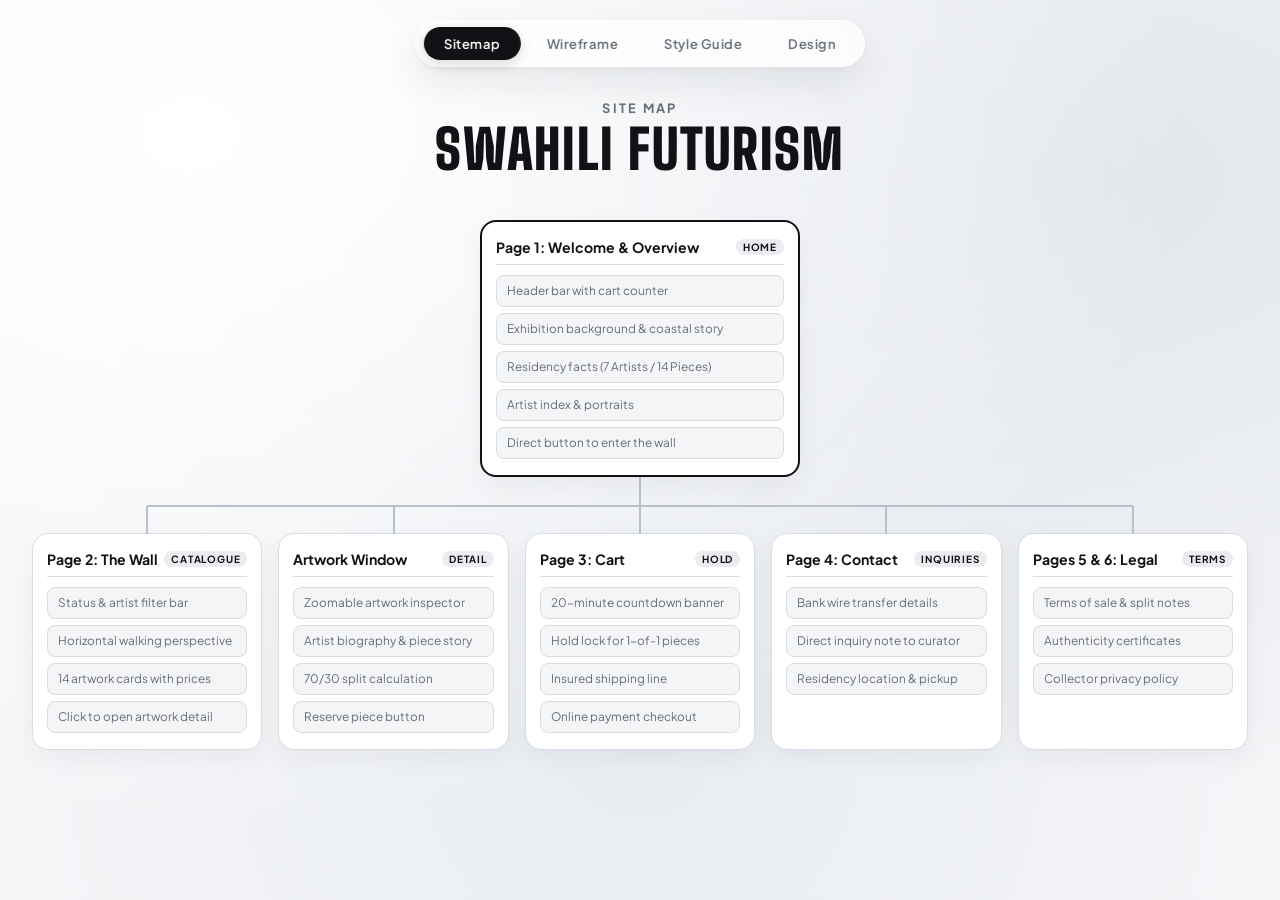
==== demo/index.html @ 7074af78 "feat: complete Swahili Futurism exhibition demo preview" ====
<!DOCTYPE html>
<html lang="en">
<head>
  <meta charset="UTF-8">
  <meta name="viewport" content="width=device-width, initial-scale=1.0">
  <title>Swahili Futurism Preview</title>
  <link rel="preconnect" href="https://fonts.googleapis.com">
  <link rel="preconnect" href="https://fonts.gstatic.com" crossorigin>
  <link href="https://fonts.googleapis.com/css2?family=Big+Shoulders+Display:wght@800;900&family=Plus+Jakarta+Sans:wght@300;400;500;600;700&display=swap" rel="stylesheet">
  <link rel="stylesheet" href="style.css">
</head>
<body>

  <!-- Floating Tab Switcher -->
  <div class="nav-wrapper">
    <nav class="nav-pill">
      <button class="nav-btn active" data-tab="tab-sitemap">Sitemap</button>
      <button class="nav-btn" data-tab="tab-wireframe">Wireframe</button>
      <button class="nav-btn" data-tab="tab-styleguide">Style Guide</button>
      <button class="nav-btn" data-tab="tab-design">Design</button>
    </nav>
  </div>

  <main class="viewport-stage">

    <!-- TAB 1: SITEMAP -->
    <section id="tab-sitemap" class="preview-tab active">
      <div class="view-intro">
        <p class="view-label">Site Map</p>
        <h1 class="view-heading">SWAHILI FUTURISM</h1>
      </div>

      <div class="sitemap-flow">
        <div class="flow-card root-card">
          <div class="flow-card-head">
            <span class="flow-card-title">Page 1: Welcome & Overview</span>
            <span class="flow-card-badge">Home</span>
          </div>
          <div class="flow-card-list">
            <div class="flow-card-item">Header bar with cart counter</div>
            <div class="flow-card-item">Exhibition background & coastal story</div>
            <div class="flow-card-item">Residency facts (7 Artists / 14 Pieces)</div>
            <div class="flow-card-item">Artist index & portraits</div>
            <div class="flow-card-item">Direct button to enter the wall</div>
          </div>
        </div>

        <div class="flow-stem"></div>

        <div class="flow-branch-row">
          <div class="flow-card">
            <div class="flow-card-head">
              <span class="flow-card-title">Page 2: The Wall</span>
              <span class="flow-card-badge">Catalogue</span>
            </div>
            <div class="flow-card-list">
              <div class="flow-card-item">Status & artist filter bar</div>
              <div class="flow-card-item">Horizontal walking perspective</div>
              <div class="flow-card-item">14 artwork cards with prices</div>
              <div class="flow-card-item">Click to open artwork detail</div>
            </div>
          </div>

          <div class="flow-card">
            <div class="flow-card-head">
              <span class="flow-card-title">Artwork Window</span>
              <span class="flow-card-badge">Detail</span>
            </div>
            <div class="flow-card-list">
              <div class="flow-card-item">Zoomable artwork inspector</div>
              <div class="flow-card-item">Artist biography & piece story</div>
              <div class="flow-card-item">70/30 split calculation</div>
              <div class="flow-card-item">Reserve piece button</div>
            </div>
          </div>

          <div class="flow-card">
            <div class="flow-card-head">
              <span class="flow-card-title">Page 3: Cart</span>
              <span class="flow-card-badge">Hold</span>
            </div>
            <div class="flow-card-list">
              <div class="flow-card-item">20-minute countdown banner</div>
              <div class="flow-card-item">Hold lock for 1-of-1 pieces</div>
              <div class="flow-card-item">Insured shipping line</div>
              <div class="flow-card-item">Online payment checkout</div>
            </div>
          </div>

          <div class="flow-card">
            <div class="flow-card-head">
              <span class="flow-card-title">Page 4: Contact</span>
              <span class="flow-card-badge">Inquiries</span>
            </div>
            <div class="flow-card-list">
              <div class="flow-card-item">Bank wire transfer details</div>
              <div class="flow-card-item">Direct inquiry note to curator</div>
              <div class="flow-card-item">Residency location & pickup</div>
            </div>
          </div>

          <div class="flow-card">
            <div class="flow-card-head">
              <span class="flow-card-title">Pages 5 & 6: Legal</span>
              <span class="flow-card-badge">Terms</span>
            </div>
            <div class="flow-card-list">
              <div class="flow-card-item">Terms of sale & split notes</div>
              <div class="flow-card-item">Authenticity certificates</div>
              <div class="flow-card-item">Collector privacy policy</div>
            </div>
          </div>
        </div>
      </div>
    </section>

    <!-- TAB 2: WIREFRAME -->
    <section id="tab-wireframe" class="preview-tab">
      <div class="view-intro">
        <p class="view-label">Wireframe Blueprint</p>
        <h2 class="view-heading">SWAHILI FUTURISM</h2>
      </div>

      <!-- Viewport Device Switcher -->
      <div class="device-switcher-bar">
        <div class="device-switcher-pill">
          <button class="device-btn active" data-device="desktop">
            <svg width="15" height="15" viewBox="0 0 24 24" fill="none" stroke="currentColor" stroke-width="2"><rect x="2" y="3" width="20" height="14" rx="2"/><line x1="8" y1="21" x2="16" y2="21"/><line x1="12" y1="17" x2="12" y2="21"/></svg>
            Desktop (100%)
          </button>
          <button class="device-btn" data-device="tablet">
            <svg width="15" height="15" viewBox="0 0 24 24" fill="none" stroke="currentColor" stroke-width="2"><rect x="4" y="2" width="16" height="20" rx="2"/><line x1="12" y1="18" x2="12" y2="18"/></svg>
            Tablet (768px)
          </button>
          <button class="device-btn" data-device="mobile">
            <svg width="15" height="15" viewBox="0 0 24 24" fill="none" stroke="currentColor" stroke-width="2"><rect x="5" y="2" width="14" height="20" rx="2"/><line x1="12" y1="18" x2="12" y2="18"/></svg>
            Mobile (390px)
          </button>
        </div>
      </div>

      <!-- Interactive Wireframe Canvas -->
      <div class="wireframe-viewport-stage device-desktop" id="wireframeStage">
        <div class="wireframe-artboards-track">

          <!-- Page 01: Welcome Page -->
          <div class="wire-artboard">
            <div class="wire-artboard-header">
              <span class="wire-artboard-title">Page 01: Welcome</span>
              <span class="wire-artboard-tag">Exhibition Home</span>
            </div>
            <div class="wire-sheet-canvas">
              <!-- Stacked Nav: Centered Logo on Top, Links & Icons Below -->
              <div class="wire-comp-nav-stacked">
                <div class="wire-box-stub text-bold center" style="width: 72px; height: 12px; margin-bottom: 6px;">Logo</div>
                <div class="wire-row space-between">
                  <div class="wire-row gap-4">
                    <div class="wire-line-stub" style="width: 22px; height: 4px;"></div>
                    <div class="wire-line-stub" style="width: 22px; height: 4px;"></div>
                    <div class="wire-line-stub" style="width: 22px; height: 4px;"></div>
                  </div>
                  <div class="wire-row gap-4">
                    <div class="wire-box-stub" style="width: 14px; height: 14px; border-radius: 50%;"></div>
                    <div class="wire-box-stub" style="width: 14px; height: 14px; border-radius: 50%;"></div>
                    <div class="wire-box-stub" style="width: 14px; height: 14px; border-radius: 50%;"></div>
                  </div>
                </div>
              </div>

              <!-- Mock Hero -->
              <div class="wire-comp-block text-center">
                <div class="wire-line-stub center" style="width: 40%; height: 14px; margin-bottom: 8px;"></div>
                <div class="wire-line-stub center" style="width: 70%; height: 8px; margin-bottom: 14px;"></div>
                <div class="wire-img-placeholder" style="height: 110px;">
                  <div class="wire-img-icon"></div>
                </div>
              </div>

              <!-- Two Column Story -->
              <div class="wire-comp-split">
                <div>
                  <div class="wire-line-stub" style="width: 60%; height: 10px; margin-bottom: 6px;"></div>
                  <div class="wire-line-stub" style="width: 90%; height: 6px; margin-bottom: 4px;"></div>
                  <div class="wire-line-stub" style="width: 80%; height: 6px; margin-bottom: 10px;"></div>
                  <div class="wire-row gap-8">
                    <div class="wire-box-stub" style="width: 45px; height: 26px;"><strong>70%</strong></div>
                    <div class="wire-box-stub" style="width: 45px; height: 26px;"><strong>30%</strong></div>
                  </div>
                </div>
                <div class="wire-img-placeholder" style="height: 70px;">
                  <div class="wire-img-icon"></div>
                </div>
              </div>

              <!-- Metrics Strip -->
              <div class="wire-comp-metrics">
                <div class="wire-metric-box">
                  <div class="wire-line-stub center" style="width: 50%; height: 12px; margin-bottom: 4px;"></div>
                  <div class="wire-line-stub center" style="width: 70%; height: 6px;"></div>
                </div>
                <div class="wire-metric-box">
                  <div class="wire-line-stub center" style="width: 50%; height: 12px; margin-bottom: 4px;"></div>
                  <div class="wire-line-stub center" style="width: 70%; height: 6px;"></div>
                </div>
                <div class="wire-metric-box">
                  <div class="wire-line-stub center" style="width: 50%; height: 12px; margin-bottom: 4px;"></div>
                  <div class="wire-line-stub center" style="width: 70%; height: 6px;"></div>
                </div>
              </div>

              <!-- Artist Roster Grid -->
              <div class="wire-comp-block">
                <div class="wire-line-stub center" style="width: 30%; height: 10px; margin-bottom: 10px;"></div>
                <div class="wire-grid-3">
                  <div class="wire-card-preview">
                    <div class="wire-img-placeholder" style="height: 48px;"></div>
                    <div class="wire-line-stub" style="width: 70%; height: 6px; margin: 5px 0 2px;"></div>
                    <div class="wire-line-stub" style="width: 40%; height: 5px;"></div>
                  </div>
                  <div class="wire-card-preview">
                    <div class="wire-img-placeholder" style="height: 48px;"></div>
                    <div class="wire-line-stub" style="width: 70%; height: 6px; margin: 5px 0 2px;"></div>
                    <div class="wire-line-stub" style="width: 40%; height: 5px;"></div>
                  </div>
                  <div class="wire-card-preview">
                    <div class="wire-img-placeholder" style="height: 48px;"></div>
                    <div class="wire-line-stub" style="width: 70%; height: 6px; margin: 5px 0 2px;"></div>
                    <div class="wire-line-stub" style="width: 40%; height: 5px;"></div>
                  </div>
                </div>
              </div>

              <!-- Pre-Footer CTA -->
              <div class="wire-comp-block text-center wire-box-highlight">
                <div class="wire-line-stub center" style="width: 40%; height: 10px; margin-bottom: 6px;"></div>
                <div class="wire-box-stub center" style="width: 90px; height: 20px;">Enter Gallery</div>
              </div>
            </div>
          </div>

          <!-- Page 02: The Gallery Wall -->
          <div class="wire-artboard">
            <div class="wire-artboard-header">
              <span class="wire-artboard-title">Page 02: Gallery Wall</span>
              <span class="wire-artboard-tag">Horizontal Walk</span>
            </div>
            <div class="wire-sheet-canvas">
              <!-- Stacked Nav -->
              <div class="wire-comp-nav-stacked">
                <div class="wire-box-stub text-bold center" style="width: 72px; height: 12px; margin-bottom: 6px;">Logo</div>
                <div class="wire-row space-between">
                  <div class="wire-row gap-4">
                    <div class="wire-line-stub" style="width: 22px; height: 4px;"></div>
                    <div class="wire-line-stub" style="width: 22px; height: 4px;"></div>
                  </div>
                  <div class="wire-row gap-4">
                    <div class="wire-box-stub" style="width: 14px; height: 14px; border-radius: 50%;"></div>
                    <div class="wire-box-stub" style="width: 14px; height: 14px; border-radius: 50%;"></div>
                  </div>
                </div>
              </div>

              <!-- Filter Bar -->
              <div class="wire-comp-filters">
                <div class="wire-pill-stub active">All Works</div>
                <div class="wire-pill-stub">Available</div>
                <div class="wire-pill-stub">Sold</div>
              </div>

              <!-- Asymmetric Virtual Wall Grid -->
              <div class="wire-comp-block">
                <div class="wire-line-stub center" style="width: 35%; height: 10px; margin-bottom: 12px;"></div>
                <div class="wire-wall-stagger">
                  <div class="wire-wall-card-mock stagger-1">
                    <div class="wire-img-placeholder" style="height: 70px;"></div>
                    <div class="wire-line-stub" style="width: 60%; height: 6px; margin: 6px 0 2px;"></div>
                    <div class="wire-row space-between">
                      <div class="wire-line-stub" style="width: 35%; height: 5px;"></div>
                      <div class="wire-box-stub" style="width: 25px; height: 10px;"></div>
                    </div>
                  </div>
                  <div class="wire-wall-card-mock stagger-2">
                    <div class="wire-img-placeholder" style="height: 85px;"></div>
                    <div class="wire-line-stub" style="width: 70%; height: 6px; margin: 6px 0 2px;"></div>
                    <div class="wire-row space-between">
                      <div class="wire-line-stub" style="width: 30%; height: 5px;"></div>
                      <div class="wire-box-stub" style="width: 25px; height: 10px;"></div>
                    </div>
                  </div>
                  <div class="wire-wall-card-mock stagger-1">
                    <div class="wire-img-placeholder" style="height: 70px;"></div>
                    <div class="wire-line-stub" style="width: 65%; height: 6px; margin: 6px 0 2px;"></div>
                    <div class="wire-row space-between">
                      <div class="wire-line-stub" style="width: 40%; height: 5px;"></div>
                      <div class="wire-box-stub" style="width: 25px; height: 10px;"></div>
                    </div>
                  </div>
                </div>
              </div>

              <!-- Lower Section Banner -->
              <div class="wire-comp-block wire-box-highlight">
                <div class="wire-line-stub center" style="width: 50%; height: 10px; margin-bottom: 6px;"></div>
                <div class="wire-line-stub center" style="width: 30%; height: 6px;"></div>
              </div>
            </div>
          </div>

          <!-- Page 03: Artwork Detail -->
          <div class="wire-artboard">
            <div class="wire-artboard-header">
              <span class="wire-artboard-title">Page 03: Detail View</span>
              <span class="wire-artboard-tag">Deep Zoom & Story</span>
            </div>
            <div class="wire-sheet-canvas">
              <!-- Stacked Nav -->
              <div class="wire-comp-nav-stacked">
                <div class="wire-box-stub text-bold center" style="width: 72px; height: 12px; margin-bottom: 6px;">Logo</div>
                <div class="wire-row space-between">
                  <div class="wire-line-stub" style="width: 28px; height: 5px;"></div>
                  <div class="wire-row gap-4">
                    <div class="wire-box-stub" style="width: 14px; height: 14px; border-radius: 50%;"></div>
                  </div>
                </div>
              </div>

              <!-- Two Column Detail -->
              <div class="wire-comp-split" style="align-items: flex-start;">
                <div class="wire-img-placeholder" style="height: 120px;">
                  <div class="wire-img-icon"></div>
                </div>
                <div>
                  <div class="wire-line-stub" style="width: 80%; height: 12px; margin-bottom: 6px;"></div>
                  <div class="wire-line-stub" style="width: 50%; height: 8px; margin-bottom: 8px;"></div>
                  <div class="wire-line-stub" style="width: 90%; height: 5px; margin-bottom: 3px;"></div>
                  <div class="wire-line-stub" style="width: 85%; height: 5px; margin-bottom: 12px;"></div>
                  <div class="wire-box-stub" style="width: 100%; height: 24px; background: var(--text-main); color: #fff;">
                    Reserve Piece
                  </div>
                </div>
              </div>

              <!-- Pricing Transparency Breakdown (3 Tier Cards) -->
              <div class="wire-comp-block">
                <div class="wire-line-stub center" style="width: 45%; height: 8px; margin-bottom: 10px;"></div>
                <div class="wire-grid-3">
                  <div class="wire-tier-mock">
                    <div class="wire-line-stub center" style="width: 60%; height: 10px; margin-bottom: 4px;"></div>
                    <div class="wire-line-stub center" style="width: 80%; height: 5px;"></div>
                  </div>
                  <div class="wire-tier-mock active">
                    <div class="wire-line-stub center" style="width: 60%; height: 10px; margin-bottom: 4px;"></div>
                    <div class="wire-line-stub center" style="width: 80%; height: 5px;"></div>
                  </div>
                  <div class="wire-tier-mock">
                    <div class="wire-line-stub center" style="width: 60%; height: 10px; margin-bottom: 4px;"></div>
                    <div class="wire-line-stub center" style="width: 80%; height: 5px;"></div>
                  </div>
                </div>
              </div>

              <!-- Curatorial Text Narrative -->
              <div class="wire-comp-block">
                <div class="wire-line-stub" style="width: 35%; height: 8px; margin-bottom: 6px;"></div>
                <div class="wire-line-stub" style="width: 100%; height: 5px; margin-bottom: 3px;"></div>
                <div class="wire-line-stub" style="width: 95%; height: 5px; margin-bottom: 3px;"></div>
                <div class="wire-line-stub" style="width: 85%; height: 5px;"></div>
              </div>
            </div>
          </div>

          <!-- Page 04: Cart & Reservation Hold -->
          <div class="wire-artboard">
            <div class="wire-artboard-header">
              <span class="wire-artboard-title">Page 04: Cart</span>
              <span class="wire-artboard-tag">20-Min Hold</span>
            </div>
            <div class="wire-sheet-canvas">
              <!-- Stacked Nav -->
              <div class="wire-comp-nav-stacked">
                <div class="wire-box-stub text-bold center" style="width: 72px; height: 12px; margin-bottom: 6px;">Logo</div>
                <div class="wire-row space-between">
                  <div class="wire-row gap-4">
                    <div class="wire-line-stub" style="width: 22px; height: 4px;"></div>
                  </div>
                  <div class="wire-row gap-4">
                    <div class="wire-box-stub" style="width: 14px; height: 14px; border-radius: 50%;"></div>
                  </div>
                </div>
              </div>

              <!-- Timer Banner (No side accent line) -->
              <div class="wire-hold-banner-mock">
                <div class="wire-line-stub center" style="width: 30%; height: 10px; margin-bottom: 4px;"></div>
                <div class="wire-line-stub center" style="width: 70%; height: 5px;"></div>
              </div>

              <!-- Cart Item Row -->
              <div class="wire-cart-item-mock">
                <div class="wire-img-placeholder" style="width: 44px; height: 44px; flex-shrink: 0;"></div>
                <div style="flex: 1;">
                  <div class="wire-line-stub" style="width: 60%; height: 8px; margin-bottom: 4px;"></div>
                  <div class="wire-line-stub" style="width: 40%; height: 6px;"></div>
                </div>
                <div class="wire-line-stub" style="width: 30px; height: 8px;"></div>
              </div>

              <!-- Order Summary Block -->
              <div class="wire-comp-block">
                <div class="wire-row space-between" style="margin-bottom: 6px;">
                  <div class="wire-line-stub" style="width: 30%; height: 6px;"></div>
                  <div class="wire-line-stub" style="width: 20%; height: 6px;"></div>
                </div>
                <div class="wire-row space-between" style="margin-bottom: 10px;">
                  <div class="wire-line-stub" style="width: 45%; height: 6px;"></div>
                  <div class="wire-line-stub" style="width: 15%; height: 6px;"></div>
                </div>
                <div class="wire-box-stub" style="width: 100%; height: 26px; background: var(--text-main); color: #fff;">
                  Stripe Checkout
                </div>
              </div>

              <!-- Alternative Settlement Wire Note -->
              <div class="wire-comp-block" style="border: 1px dashed var(--border-subtle); padding: 8px;">
                <div class="wire-line-stub" style="width: 50%; height: 6px; margin-bottom: 4px;"></div>
                <div class="wire-line-stub" style="width: 80%; height: 5px;"></div>
              </div>
            </div>
          </div>

        </div>
      </div>
    </section>

    <!-- TAB 3: STYLE GUIDE -->
    <section id="tab-styleguide" class="preview-tab">
      <div class="view-intro">
        <p class="view-label">Design Elements & Visual Framework</p>
        <h2 class="view-heading">SWAHILI FUTURISM</h2>
      </div>

      <div class="guide-workspace-split">
        <!-- Left Side: System Specifications & Refractive Glass -->
        <div class="guide-controls-pane">

          <!-- Palette Group -->
          <div class="guide-spec-block">
            <div class="spec-block-header">
              <span class="spec-block-title">Colors</span>
              <div class="spec-header-actions">
                <span class="spec-block-note">Contrast & Minerals</span>
                <button class="btn-reset-palette" id="resetColorsBtn" title="Restore Default Palette">Reset</button>
              </div>
            </div>
            <div class="spec-palette-grid">
              
              <!-- Charcoal Swatch & Custom Picker Trigger -->
              <div class="spec-swatch-box" data-color-key="charcoal" data-default="#111215">
                <input type="color" id="picker-charcoal" class="native-color-input" value="#111215">
                <div class="spec-swatch-color" style="background: var(--text-main);"></div>
                <div class="spec-swatch-info">
                  <span class="swatch-name">Matte Charcoal</span>
                  <span class="spec-swatch-meta" id="hex-charcoal">#111215 · Primary Text</span>
                </div>
              </div>

              <!-- White Swatch & Custom Picker Trigger -->
              <div class="spec-swatch-box" data-color-key="white" data-default="#FFFFFF">
                <input type="color" id="picker-white" class="native-color-input" value="#FFFFFF">
                <div class="spec-swatch-color" style="background: var(--bg-surface); border: 1px solid var(--border-subtle);"></div>
                <div class="spec-swatch-info">
                  <span class="swatch-name">Pure White</span>
                  <span class="spec-swatch-meta" id="hex-white">#FFFFFF · Surface Light</span>
                </div>
              </div>

              <!-- Silver Swatch & Custom Picker Trigger -->
              <div class="spec-swatch-box" data-color-key="silver" data-default="#DCE1E7">
                <input type="color" id="picker-silver" class="native-color-input" value="#DCE1E7">
                <div class="spec-swatch-color" style="background: var(--bg-silver);"></div>
                <div class="spec-swatch-info">
                  <span class="swatch-name">Silver Plaster</span>
                  <span class="spec-swatch-meta" id="hex-silver">#DCE1E7 · Structural Walls</span>
                </div>
              </div>

              <!-- Terracotta Swatch & Custom Picker Trigger -->
              <div class="spec-swatch-box" data-color-key="clay" data-default="#9E3E28">
                <input type="color" id="picker-clay" class="native-color-input" value="#9E3E28">
                <div class="spec-swatch-color" style="background: var(--accent-clay);"></div>
                <div class="spec-swatch-info">
                  <span class="swatch-name">Terracotta</span>
                  <span class="spec-swatch-meta" id="hex-clay">#9E3E28 · Live Status Mark</span>
                </div>
              </div>

            </div>
          </div>

          <!-- Typography Group -->
          <div class="guide-spec-block">
            <div class="spec-block-header">
              <span class="spec-block-title">Typography Hierarchy</span>
            </div>
            <div class="type-card-duo">
              <div class="type-spec-card">
                <span class="type-badge">DISPLAY TITLE</span>
                <p class="type-sample-display">SWAHILI FUTURISM</p>
                <span class="type-meta-desc">Big Shoulders Display · Heavy Condensed</span>
              </div>
              <div class="type-spec-card">
                <span class="type-badge">EDITORIAL SCRIPT</span>
                <p class="type-sample-body">Clean readability across all dimensions and specs.</p>
                <span class="type-meta-desc">Plus Jakarta Sans · Medium & Light</span>
              </div>
            </div>
          </div>

          <!-- Deluxe Frosted Glass Card with Refractive Displacement -->
          <div class="guide-spec-block">
            <div class="spec-block-header">
              <span class="spec-block-title">Material Finish</span>
              <span class="spec-block-note">Specular Silver Glass</span>
            </div>

            <!-- Optical Refraction Filter (Organic Wave Distortion) -->
            <svg width="0" height="0" style="position: absolute; pointer-events: none;">
              <filter id="lg" x="-10%" y="-10%" width="120%" height="120%">
                <feTurbulence type="fractalNoise" baseFrequency="0.014" numOctaves="3" result="opticalNoise" />
                <feDisplacementMap in="SourceGraphic" in2="opticalNoise" scale="38" xChannelSelector="R" yChannelSelector="G" />
              </filter>
            </svg>
            
            <div class="glass-optical-stage">
              <!-- Bold Dark Underlay Text that Bends Through the Panel -->
              <div class="glass-refraction-underlay">
                <span class="underlay-huge-text">GLASS</span>
              </div>

              <!-- Physical Glass Object with 1px Lit Top Edge & Displacement -->
              <div class="glass-deluxe-card tilt-interactive" id="glassSpecimen">
                <div class="glass-specular-light"></div>
                <div class="glass-content-inner">
                  <div class="glass-top-badge-row">
                    <span class="glass-caption-label">Refractive Surfaces</span>
                    <span class="glass-shine-dot"></span>
                  </div>
                  <h4 class="glass-card-headline">Tactile Silver Glass</h4>
                  <p class="glass-card-body">
                    Optical glassmorphism effect applied as a fine-touch featuring specular edge highlights.
                  </p>
                </div>
              </div>
            </div>
          </div>

          <!-- Rounded Capsule Buttons -->
          <div class="guide-spec-block">
            <div class="spec-block-header">
              <span class="spec-block-title">Interactive Actions</span>
              <span class="spec-block-note">Tactile Buttons</span>
            </div>
            
            <div class="button-showcase-matrix">
              <!-- Glass Capsule with Tilt -->
              <button class="btn-interactive-glass tilt-btn">
                <span class="btn-shine"></span>
                <span class="btn-label">Glassmorphic Action</span>
              </button>

              <!-- Solid Matte Capsule -->
              <button class="btn-interactive-solid">
                <span>Enter The Wall</span>
              </button>

              <!-- Warm Accent Outline Capsule -->
              <button class="btn-interactive-outline">
                <span>Direct Inquiry</span>
              </button>

              <!-- Soft Silver Capsule -->
              <button class="btn-interactive-ghost">
                <span>View Full Archive</span>
              </button>
            </div>
          </div>

        </div>

        <!-- Right Side: High-End Static Landing Page Mockup -->
        <div class="guide-preview-pane">
          <div class="mockup-browser-frame">
            
            <!-- Window Bar -->
            <div class="browser-window-header">
              <div class="window-controls">
                <span class="win-dot"></span>
                <span class="win-dot"></span>
                <span class="win-dot"></span>
              </div>
              <div class="window-address-pill">arts.zanzalu.org</div>
              <div style="width: 44px;"></div>
            </div>

            <!-- Static Landing Page View (Editorial Artnet Layout) -->
            <div class="browser-viewport-canvas">
              
              <!-- Centered Brand Logo over Unified Nav Bar -->
              <header class="mini-site-nav-stacked">
                <div class="mini-brand-top">
                  <h1 class="mini-brand-logo-centered">SWAHILI FUTURISM</h1>
                </div>
                
                <div class="mini-nav-bottom-bar">
                  <nav class="mini-nav-links">
                    <span>Works</span>
                    <span>Artists</span>
                    <span>Residency</span>
                    <span>Inquiries</span>
                  </nav>
                  
                  <div class="mini-nav-icons">
                    <button class="mini-icon-btn" aria-label="Search" title="Search Catalogue">
                      <svg width="13" height="13" viewBox="0 0 24 24" fill="none" stroke="currentColor" stroke-width="2"><circle cx="11" cy="11" r="8"/><line x1="21" y1="21" x2="16.65" y2="16.65"/></svg>
                    </button>
                    <button class="mini-icon-btn" aria-label="Cart" title="Acquisition Ledger">
                      <svg width="13" height="13" viewBox="0 0 24 24" fill="none" stroke="currentColor" stroke-width="2"><path d="M6 2L3 6v14a2 2 0 0 0 2 2h14a2 2 0 0 0 2-2V6l-3-4z"/><line x1="3" y1="6" x2="21" y2="6"/><path d="M16 10a4 4 0 0 1-8 0"/></svg>
                    </button>
                    <button class="mini-icon-btn primary" aria-label="Enter Wall" title="Enter Gallery">
                      <svg width="13" height="13" viewBox="0 0 24 24" fill="none" stroke="currentColor" stroke-width="2"><line x1="5" y1="12" x2="19" y2="12"/><polyline points="12 5 19 12 12 19"/></svg>
                    </button>
                  </div>
                </div>
              </header>

              <!-- Spacious Editorial Stage with Residency Warmup Visual -->
              <div class="mini-editorial-stage">
                
                <!-- Left Column: Architectural Catalogue Rail -->
                <aside class="mini-index-rail">
                  <span class="rail-title">EXHIBITION INDEX</span>
                  <ul class="rail-list">
                    <li class="active">01 Curatorial Prologue</li>
                    <li>02 Virtual Gallery Wall</li>
                    <li>03 1-of-1 Original Works</li>
                    <li>04 Fumba Studio Residency</li>
                    <li>05 Acquisition Ledger</li>
                  </ul>
                </aside>

                <!-- Center Column: Key Residency Visual Warmup (Cover Piece) -->
                <div class="mini-artwork-centerpiece">
                  <div class="artwork-plinth">
                    <!-- Opening Visual: The Residency Presentation Cover Artwork -->
                    <img src="https://picsum.photos/id/1025/900/1100" alt="Swahili Futurism Residency Opening Work" class="plinth-img">
                    <div class="plinth-sheen-bar"></div>
                  </div>
                </div>

                <!-- Right Column: Curatorial Manifesto Intel & Immediate Single CTA -->
                <div class="mini-artwork-intel">
                  <h3 class="intel-title">SEVEN ARTISTS</h3>
                  <span class="intel-year">Fumba Town, Zanzibar · First Edition</span>
                  <p class="intel-spec">A Living Framework for Speculative Art</p>
                  
                  <p class="intel-curatorial">
                    Treating coastal identity not as a static heritage to preserve, but as an active foundation to build forward from. Fourteen original pieces created across two intensive weeks of shared studio critique on the Swahili Coast.
                  </p>
                </div>

              </div>

            </div>
          </div>
        </div>
      </div>
    </section>

    <!-- TAB 4: DESIGN (THE 3D GALLERY WALL) -->
    <section id="tab-design" class="preview-tab">
      <div class="view-intro">
        <p class="view-label">Exhibition Floor Preview</p>
        <h2 class="view-heading">SWAHILI FUTURISM</h2>
      </div>

      <div class="design-grid">
        <!-- Interactive Contained Gallery Wall -->
        <div class="gallery-3d-container">
          <div class="gallery-stage-title-row">
            <div>
              <span class="gallery-label">Virtual Exhibition Floor</span>
              <h3 class="gallery-headline">WALKING THE VIRTUAL WALL</h3>
            </div>
            <div class="gallery-scroll-cue">
              <span>Scroll with mouse wheel or drag horizontally →</span>
            </div>
          </div>

          <!-- Contained Wall Stage -->
          <div class="perspective-room" id="roomStage">
            <div class="room-ambient-light"></div>
            
            <div class="art-wall-scroll-container" id="wallScroll">
              <div class="art-wall-track" id="wallTrack">
                
                <!-- Piece 01: Hiba by Dumbor Debeeh -->
                <article class="art-frame-card card-hang-1" 
                  data-title="Hiba" 
                  data-artist="Dumbor Debeeh" 
                  data-year="2026"
                  data-price="$2,400 USD" 
                  data-rawprice="2400"
                  data-status="Available"
                  data-medium="Acrylic on Canvas" 
                  data-dims="100 × 100 cm"
                  data-desc="Hiba is a Swahili word that means gift. It speaks to the enchanting beauty and colorful authenticity of our people, urging us to carry it with pride as we step into a future full of possibilities."
                  data-bio="Acclaimed Afrofuturism artist and activist from Ogoni, Rivers State, Nigeria. Known for blending traditional African motifs with speculative narratives using acrylics and ballpoint pens."
                  data-img="https://picsum.photos/id/1018/900/1100">
                  <div class="art-thumb-wrap">
                    <img src="https://picsum.photos/id/1018/900/1100" alt="Hiba">
                    <div class="art-hover-overlay">
                      <span class="inspect-tag">Inspect Original</span>
                    </div>
                  </div>
                  <div class="art-meta-block">
                    <div class="art-title-line">
                      <span class="art-name">Hiba</span>
                      <span class="art-status-flag live">Available</span>
                    </div>
                    <span class="art-artist">Dumbor Debeeh</span>
                    <div class="art-footer-row">
                      <span class="art-price">$2,400 USD</span>
                      <span class="art-dims">100 × 100 cm</span>
                    </div>
                  </div>
                </article>

                <!-- Piece 02: Beyond today's Horizone by Adelani Adedoyin -->
                <article class="art-frame-card card-hang-2" 
                  data-title="Beyond today's Horizone" 
                  data-artist="Adelani Adedoyin" 
                  data-year="2026"
                  data-price="Acquired" 
                  data-rawprice="0"
                  data-status="Sold"
                  data-medium="Acrylic Drip on Canvas" 
                  data-dims="100 × 100 cm"
                  data-desc="This work challenges the notion that modernity demands cultural erasure. Instead, it proposes a future where Swahili heritage continues to inspire architecture, technology, fashion, and community."
                  data-bio="Nigerian female multimedia artist exploring womanhood, emotional honesty, and cultural identity through thread embroidery and textured acrylic paint layers."
                  data-img="https://picsum.photos/id/1025/900/1100">
                  <div class="art-thumb-wrap">
                    <img src="https://picsum.photos/id/1025/900/1100" alt="Beyond today's Horizone">
                    <div class="art-hover-overlay">
                      <span class="inspect-tag">View Archive</span>
                    </div>
                  </div>
                  <div class="art-meta-block">
                    <div class="art-title-line">
                      <span class="art-name">Beyond today's Horizone</span>
                      <span class="art-status-flag muted">Sold</span>
                    </div>
                    <span class="art-artist">Adelani Adedoyin</span>
                    <div class="art-footer-row">
                      <span class="art-price">Private Collection</span>
                      <span class="art-dims">100 × 100 cm</span>
                    </div>
                  </div>
                </article>

                <!-- Piece 03: The Re-emerging of Oman Forte Jesus by Remchi Rinfwang -->
                <article class="art-frame-card card-hang-3" 
                  data-title="The Re-emerging of Oman Forte Jesus" 
                  data-artist="Remchi Rinfwang" 
                  data-year="2026"
                  data-price="$3,100 USD" 
                  data-rawprice="3100"
                  data-status="Available"
                  data-medium="Acrylic on Canvas" 
                  data-dims="100 × 100 cm"
                  data-desc="Created using Swahili iconic architectural features like the grand fort doors and roof geometry, interpreting historic architecture as a living social archive."
                  data-bio="Jos-based Nigerian painter, mixed-media artist, and muralist whose post-impressionist architectural series investigate historical structures as living records of collective memory."
                  data-img="https://picsum.photos/id/1040/900/1100">
                  <div class="art-thumb-wrap">
                    <img src="https://picsum.photos/id/1040/900/1100" alt="Oman Forte Jesus">
                    <div class="art-hover-overlay">
                      <span class="inspect-tag">Inspect Original</span>
                    </div>
                  </div>
                  <div class="art-meta-block">
                    <div class="art-title-line">
                      <span class="art-name">Oman Forte Jesus</span>
                      <span class="art-status-flag live">Available</span>
                    </div>
                    <span class="art-artist">Remchi Rinfwang</span>
                    <div class="art-footer-row">
                      <span class="art-price">$3,100 USD</span>
                      <span class="art-dims">100 × 100 cm</span>
                    </div>
                  </div>
                </article>

                <!-- Piece 04: Sailing to the Future by Said Maximilian Sadick -->
                <article class="art-frame-card card-hang-4" 
                  data-title="Sailing to the future" 
                  data-artist="Said Maximilian Sadick" 
                  data-year="2026"
                  data-price="$3,800 USD" 
                  data-rawprice="3800"
                  data-status="Available"
                  data-medium="Acrylic on Canvas" 
                  data-dims="100 × 200 cm"
                  data-desc="From 'The Boatman promises' series. Revives classical oil painting depth in acrylics to honor the dignity of East African coastal laborers navigating historical waters toward a speculative horizon."
                  data-bio="Tanzanian visual artist based in Dar es Salaam whose practice centers on reviving classical painting aesthetics within modern African social frameworks."
                  data-img="https://picsum.photos/id/1050/900/1100">
                  <div class="art-thumb-wrap">
                    <img src="https://picsum.photos/id/1050/900/1100" alt="Sailing to the future">
                    <div class="art-hover-overlay">
                      <span class="inspect-tag">Inspect Original</span>
                    </div>
                  </div>
                  <div class="art-meta-block">
                    <div class="art-title-line">
                      <span class="art-name">Sailing to the future</span>
                      <span class="art-status-flag live">Available</span>
                    </div>
                    <span class="art-artist">Said Maximilian Sadick</span>
                    <div class="art-footer-row">
                      <span class="art-price">$3,800 USD</span>
                      <span class="art-dims">100 × 200 cm</span>
                    </div>
                  </div>
                </article>

                <!-- Piece 05: Echoes of Another Tomorrow by Kyunyu Pauline Makala -->
                <article class="art-frame-card card-hang-5" 
                  data-title="Echoes of Another Tomorrow" 
                  data-artist="Kyunyu Pauline Makala" 
                  data-year="2026"
                  data-price="$2,600 USD" 
                  data-rawprice="2600"
                  data-status="Available"
                  data-medium="Acrylic on Canvas" 
                  data-dims="100 × 100 cm"
                  data-desc="When this artwork is rotated, entirely new forms and landscapes emerge. It suggests that the future has multiple trajectories and only requires shifting perspective to uncover."
                  data-bio="Tanzanian contemporary artist known for bold experimentation with non-traditional materials, exploring female perspective, emotional truth, and creative freedom."
                  data-img="https://picsum.photos/id/1060/900/1100">
                  <div class="art-thumb-wrap">
                    <img src="https://picsum.photos/id/1060/900/1100" alt="Echoes of Another Tomorrow">
                    <div class="art-hover-overlay">
                      <span class="inspect-tag">Inspect Original</span>
                    </div>
                  </div>
                  <div class="art-meta-block">
                    <div class="art-title-line">
                      <span class="art-name">Echoes of Another Tomorrow</span>
                      <span class="art-status-flag live">Available</span>
                    </div>
                    <span class="art-artist">Kyunyu Pauline Makala</span>
                    <div class="art-footer-row">
                      <span class="art-price">$2,600 USD</span>
                      <span class="art-dims">100 × 100 cm</span>
                    </div>
                  </div>
                </article>

              </div>
            </div>
          </div>

          <!-- Production Footnote & Final Vision Note -->
          <div class="gallery-wip-note">
            <span class="note-mark">*</span>
            <div class="note-body">
              <strong class="note-heading">Production Note · Spatial Wall Execution</strong>
              <p class="note-copy">
                This preview is a functional prototype demonstrating interactive flow and card behaviors. The final build will feature a seamless, photorealistic rendered wall with custom perspective alignment, calibrated directional drop-shadows, and all 14 residency works mounted at authentic gallery sightlines, delivering the immersion of walking through a physical pavilion while maintaining lightweight mobile performance.
              </p>
            </div>
          </div>
        </div>

        <!-- Supporting View Samples (Elevated Editorial Substance) -->
        <div class="surfaces-dual-row">
          
          <!-- Sample 1: Exhibition Pavilion -->
          <div class="preview-panel">
            <div class="panel-header-row">
              <span class="panel-tag">Page 01 Sample</span>
            </div>
            <h3 class="panel-heading">EXHIBITION PAVILION</h3>
            
            <p class="panel-curatorial-lead">
              African speculative art meets coastal material heritage. Over two weeks of shared studio critique, seven artists generated fourteen original works exploring living Swahili futures.
            </p>

            <div class="magazine-metrics-ledger">
              <div class="mag-metric-entry">
                <span class="mag-metric-num">07</span>
                <div class="mag-metric-meta">
                  <strong class="mag-metric-label">Resident Artists</strong>
                  <span class="mag-metric-sub">East African cohort</span>
                </div>
              </div>
              <div class="mag-metric-separator"></div>
              <div class="mag-metric-entry">
                <span class="mag-metric-num">14</span>
                <div class="mag-metric-meta">
                  <strong class="mag-metric-label">Original Works</strong>
                  <span class="mag-metric-sub">1-of-1 studio pieces</span>
                </div>
              </div>
              <div class="mag-metric-separator"></div>
              <div class="mag-metric-entry">
                <span class="mag-metric-num">70<span class="mag-slash">/</span>30</span>
                <div class="mag-metric-meta">
                  <strong class="mag-metric-label">Proceeds Split</strong>
                  <span class="mag-metric-sub">Artist & residency fund</span>
                </div>
              </div>
            </div>

            <div class="panel-action-group">
              <div class="panel-action-text">
                <strong class="action-title">Collector Preview Active</strong>
                <span class="action-sub">Private staging access enabled</span>
              </div>
              <button class="btn-panel-action-wide">
                <span>Enter The Wall</span>
                <svg width="13" height="13" viewBox="0 0 24 24" fill="none" stroke="currentColor" stroke-width="2"><line x1="5" y1="12" x2="19" y2="12"/><polyline points="12 5 19 12 12 19"/></svg>
              </button>
            </div>
          </div>

          <!-- Sample 2: Acquisition Cart & Hold Engine -->
          <div class="preview-panel">
            <div class="panel-header-row">
              <span class="panel-tag">Page 03 Sample</span>
              <span class="panel-live-pill hold">Checkout Hold Lock</span>
            </div>
            <h3 class="panel-heading">ACQUISITION CART</h3>
            
            <!-- Clean Hold Timer Bar (No Side Red Line) -->
            <div class="timer-pill-box">
              <div class="timer-label-group">
                <span class="timer-title">Hold Lock</span>
                <span class="timer-sub">1-of-1 original piece protection</span>
              </div>
              <span class="timer-digits" id="timerClock">19:48</span>
            </div>

            <!-- Detailed Acquisition Card -->
            <div class="price-split-box">
              <div class="cart-item-preview-line">
                <div>
                  <strong class="item-title">Hiba</strong>
                  <span class="item-artist">Dumbor Debeeh · Acrylic on Canvas</span>
                </div>
                <strong class="item-price">$2,400 USD</strong>
              </div>
              
              <div class="split-breakdown-container">
                <div class="split-item sub">
                  <span>Artist Direct Settlement (70%)</span>
                  <strong>$1,680 USD</strong>
                </div>
                <div class="split-item sub">
                  <span>Residency Fund Share (30%)</span>
                  <strong>$720 USD</strong>
                </div>
                <div class="split-item sub">
                  <span>Certificate of Authenticity (COA)</span>
                  <span class="split-included-tag">Included</span>
                </div>
              </div>
            </div>

            <button class="btn-checkout-action">
              <span>Continue to Secure Checkout</span>
              <svg width="14" height="14" viewBox="0 0 24 24" fill="none" stroke="currentColor" stroke-width="2"><line x1="5" y1="12" x2="19" y2="12"/><polyline points="12 5 19 12 12 19"/></svg>
            </button>
          </div>

        </div>
      </div>
    </section>

  </main>

  <!-- High-Fidelity Curatorial Detail Modal -->
  <div class="modal-backdrop" id="artModal">
    <div class="modal-card">
      <div class="modal-header">
        <div class="modal-header-meta">
          <span class="modal-kicker">Exhibition Catalogue · Swahili Futurism 2026</span>
          <span class="modal-provenance-code" id="modalStatusTag">Available</span>
        </div>
        <button class="close-modal-btn" id="closeModal" aria-label="Close modal">&times;</button>
      </div>

      <div class="modal-body-layout">
        <!-- Left: Zoomable Art Canvas -->
        <div class="modal-visual-col">
          <div class="modal-img-frame">
            <img src="" alt="" id="modalImg">
          </div>
          <span class="modal-caption-note">High-resolution color fidelity · Insured freight crating</span>
        </div>

        <!-- Right: Provenance, Story & Acquisition -->
        <div class="modal-intel-col">
          <span class="modal-artist-title" id="modalArtist">Artist Name</span>
          <h2 class="modal-artwork-title" id="modalTitle">Piece Title</h2>
          
          <div class="modal-specs-strip">
            <span id="modalMedium">Medium</span>
            <span>·</span>
            <span id="modalDims">Dimensions</span>
            <span>·</span>
            <span id="modalYear">2026</span>
          </div>

          <div class="modal-narrative-block">
            <h4 class="narrative-heading">Curatorial Statement</h4>
            <p class="narrative-text" id="modalDesc">Description text goes here.</p>
          </div>

          <div class="modal-narrative-block">
            <h4 class="narrative-heading">About the Artist</h4>
            <p class="narrative-text" id="modalBio">Artist biography goes here.</p>
          </div>

          <!-- Financial Breakdown -->
          <div class="modal-pricing-card" id="modalPriceCard">
            <div class="pricing-main-row">
              <span class="price-label">Catalogue Valuation</span>
              <span class="price-figure" id="modalPrice">$0.00 USD</span>
            </div>
            
            <div class="pricing-split-rows" id="modalSplitBlock">
              <div class="split-line">
                <span>Artist Direct Settlement (70%)</span>
                <strong id="modalArtistShare">$0.00 USD</strong>
              </div>
              <div class="split-line">
                <span>Swahili Futurism Residency Fund (30%)</span>
                <strong id="modalResidencyShare">$0.00 USD</strong>
              </div>
            </div>

            <button class="modal-acquire-btn" id="modalActionBtn">
              Reserve Artwork (20:00 Hold)
            </button>
          </div>
        </div>
      </div>
    </div>
  </div>

  <script src="colorpicker.js"></script>
  <script src="script.js"></script>
</body>
</html>
---- demo/style.css ----
:root {
  --bg-page: #F4F5F7;
  --bg-plaster: #EAECEF;
  --bg-surface: #FFFFFF;
  --bg-silver: #DCE1E7;
  --silver-tint: #C9D1DA;
  --text-main: #111215;
  --text-muted: #676D77;
  --border-subtle: #D8DDE4;
  --border-strong: #B8C0CB;
  --accent-clay: #9E3E28;
  
  --glass-surface: rgba(255, 255, 255, 0.72);
  --glass-border: rgba(255, 255, 255, 0.85);
  --glass-shadow: 0 16px 36px rgba(15, 23, 42, 0.08), 0 2px 6px rgba(15, 23, 42, 0.04);
  
  --font-display: 'Big Shoulders Display', Impact, sans-serif;
  --font-body: 'Plus Jakarta Sans', Arial, -apple-system, BlinkMacSystemFont, sans-serif;
}

*, *::before, *::after {
  box-sizing: border-box;
  margin: 0;
  padding: 0;
}

body {
  background-color: var(--bg-page);
  background-image: 
    radial-gradient(at 15% 15%, #FFFFFF 0px, transparent 65%),
    radial-gradient(at 85% 20%, #E2E6EC 0px, transparent 60%),
    radial-gradient(at 50% 80%, #E8ECF1 0px, transparent 70%);
  background-attachment: fixed;
  color: var(--text-main);
  font-family: var(--font-body);
  min-height: 100vh;
  overflow-x: hidden;
  -webkit-font-smoothing: antialiased;
}

/* Floating Pill Navigation */
.nav-wrapper {
  position: fixed;
  top: 20px;
  left: 50%;
  transform: translateX(-50%);
  z-index: 100;
}

.nav-pill {
  display: flex;
  gap: 6px;
  padding: 6px 8px;
  background: var(--glass-surface);
  backdrop-filter: blur(20px);
  -webkit-backdrop-filter: blur(20px);
  border: 1px solid var(--glass-border);
  border-radius: 999px;
  box-shadow: var(--glass-shadow);
}

.nav-btn {
  background: transparent;
  border: none;
  color: var(--text-muted);
  font-family: var(--font-body);
  font-size: 0.82rem;
  font-weight: 600;
  letter-spacing: 0.04em;
  padding: 8px 20px;
  border-radius: 999px;
  cursor: pointer;
  transition: all 0.2s cubic-bezier(0.16, 1, 0.3, 1);
}

.nav-btn:hover {
  color: var(--text-main);
  background: rgba(255, 255, 255, 0.5);
}

.nav-btn.active {
  background: var(--text-main);
  color: #FFFFFF;
  box-shadow: 0 4px 14px rgba(0, 0, 0, 0.15);
}

/* Stage */
.viewport-stage {
  max-width: 1400px;
  margin: 0 auto;
  padding: 100px 32px 60px;
  min-height: 100vh;
}

.preview-tab {
  display: none;
  animation: tabFadeIn 0.3s ease forwards;
}

.preview-tab.active {
  display: block;
}

@keyframes tabFadeIn {
  from { opacity: 0; transform: translateY(6px); }
  to { opacity: 1; transform: translateY(0); }
}

.view-intro {
  text-align: center;
  margin-bottom: 44px;
}

.view-label {
  font-size: 0.8rem;
  font-weight: 700;
  letter-spacing: 0.18em;
  text-transform: uppercase;
  color: var(--text-muted);
  margin-bottom: 6px;
}

.view-heading {
  font-family: var(--font-display);
  font-size: 3.4rem;
  font-weight: 900;
  letter-spacing: 0.03em;
  text-transform: uppercase;
  line-height: 1;
}

/* --- TAB 1: SITEMAP & HOVER ANIMATIONS --- */
.sitemap-flow {
  display: flex;
  flex-direction: column;
  align-items: center;
  gap: 0;
  width: 100%;
  max-width: 100%;
}

.flow-card {
  background: var(--bg-surface);
  border: 1px solid var(--border-subtle);
  border-radius: 16px;
  padding: 16px 14px;
  width: 100%;
  min-width: 0;
  box-shadow: 0 8px 24px rgba(15, 23, 42, 0.05);
  position: relative;
  transition: transform 0.25s cubic-bezier(0.16, 1, 0.3, 1), box-shadow 0.25s ease, border-color 0.25s ease;
  cursor: pointer;
}

.flow-card:hover {
  transform: translateY(-5px);
  box-shadow: 0 16px 36px rgba(15, 23, 42, 0.12);
  border-color: var(--border-strong);
}

.flow-card.root-card {
  border: 2px solid var(--text-main);
  background: #FFFFFF;
  width: 100%;
  max-width: 320px;
}

.flow-card.root-card:hover {
  border-color: var(--accent-clay);
  box-shadow: 0 18px 40px rgba(15, 23, 42, 0.14);
}

.flow-card-head {
  display: flex;
  justify-content: space-between;
  align-items: center;
  gap: 6px;
  margin-bottom: 10px;
  padding-bottom: 8px;
  border-bottom: 1px solid var(--border-subtle);
}

.flow-card-title {
  font-weight: 700;
  font-size: 0.88rem;
  white-space: nowrap;
  overflow: hidden;
  text-overflow: ellipsis;
}

.flow-card-badge {
  font-size: 0.62rem;
  font-weight: 700;
  letter-spacing: 0.08em;
  text-transform: uppercase;
  padding: 2px 7px;
  border-radius: 999px;
  background: var(--bg-plaster);
  color: var(--text-main);
  flex-shrink: 0;
}

.flow-card-list {
  display: flex;
  flex-direction: column;
  gap: 6px;
}

.flow-card-item {
  background: var(--bg-page);
  border: 1px solid var(--border-subtle);
  border-radius: 8px;
  padding: 7px 10px;
  font-size: 0.74rem;
  color: var(--text-muted);
  line-height: 1.35;
  word-break: break-word;
  transition: transform 0.2s cubic-bezier(0.16, 1, 0.3, 1), background-color 0.2s ease, border-color 0.2s ease, color 0.2s ease, box-shadow 0.2s ease;
  cursor: pointer;
}

.flow-card-item:hover {
  background-color: #FFFFFF;
  color: var(--text-main);
  border-color: var(--silver-tint);
  transform: translateX(4px);
  box-shadow: 0 4px 10px rgba(15, 23, 42, 0.06);
}

/* Primary trunk stem from Root Card */
.flow-stem {
  width: 2px;
  height: 28px;
  background: var(--border-strong);
  margin: 0 auto;
}

/* 5-Column Grid + Continuous Crossbar */
.flow-branch-row {
  display: grid;
  grid-template-columns: repeat(5, 1fr);
  gap: 16px;
  width: 100%;
  position: relative;
  padding-top: 28px;
}

.flow-branch-row::before {
  content: "";
  position: absolute;
  top: 0;
  left: calc((100% - 64px) / 10);
  right: calc((100% - 64px) / 10);
  height: 2px;
  background: var(--border-strong);
}

.flow-branch-row .flow-card::before {
  content: "";
  position: absolute;
  top: -28px;
  left: 50%;
  transform: translateX(-50%);
  width: 2px;
  height: 28px;
  background: var(--border-strong);
}

/* --- TAB 2: WIREFRAME (DEVICE TOGGLE & SCHEMATIC ARTBOARDS) --- */
.device-switcher-bar {
  display: flex;
  justify-content: center;
  margin-bottom: 28px;
}

.device-switcher-pill {
  display: flex;
  gap: 4px;
  background: #FFFFFF;
  border: 1px solid var(--border-subtle);
  border-radius: 999px;
  padding: 4px 6px;
  box-shadow: 0 4px 12px rgba(15, 23, 42, 0.04);
}

.device-btn {
  background: transparent;
  border: none;
  font-family: var(--font-body);
  font-size: 0.78rem;
  font-weight: 600;
  color: var(--text-muted);
  padding: 6px 14px;
  border-radius: 999px;
  cursor: pointer;
  display: inline-flex;
  align-items: center;
  gap: 6px;
  transition: all 0.2s ease;
}

.device-btn:hover {
  color: var(--text-main);
}

.device-btn.active {
  background: var(--bg-plaster);
  color: var(--text-main);
}

.wireframe-viewport-stage {
  width: 100%;
  margin: 0 auto;
  transition: max-width 0.35s cubic-bezier(0.16, 1, 0.3, 1);
}

.wireframe-viewport-stage.device-desktop {
  max-width: 100%;
}

.wireframe-viewport-stage.device-tablet {
  max-width: 820px;
}

.wireframe-viewport-stage.device-mobile {
  max-width: 420px;
}

.wireframe-artboards-track {
  display: grid;
  grid-template-columns: repeat(4, 1fr);
  gap: 24px;
}

.wireframe-viewport-stage.device-tablet .wireframe-artboards-track {
  grid-template-columns: repeat(2, 1fr);
}

.wireframe-viewport-stage.device-mobile .wireframe-artboards-track {
  grid-template-columns: 1fr;
}

/* --- Real-Time Internal Layout Reflow (Tablet & Mobile) --- */

/* Tablet (768px): Reflows dense 3-column components to 2 columns */
.wireframe-viewport-stage.device-tablet .wire-grid-3 {
  grid-template-columns: repeat(2, 1fr);
}

.wireframe-viewport-stage.device-tablet .wire-wall-stagger {
  grid-template-columns: repeat(2, 1fr);
}

/* Mobile (390px): Realistic single-column vertical stacking */
.wireframe-viewport-stage.device-mobile .wire-comp-split {
  grid-template-columns: 1fr;
  gap: 12px;
}

.wireframe-viewport-stage.device-mobile .wire-comp-metrics {
  grid-template-columns: 1fr;
  gap: 6px;
}

.wireframe-viewport-stage.device-mobile .wire-grid-3 {
  grid-template-columns: 1fr;
  gap: 8px;
}

.wireframe-viewport-stage.device-mobile .wire-wall-stagger {
  grid-template-columns: 1fr;
  gap: 12px;
  align-items: stretch;
}

.wireframe-viewport-stage.device-mobile .wire-comp-filters {
  flex-wrap: wrap;
  gap: 6px;
}

.wireframe-viewport-stage.device-mobile .wire-cart-item-mock {
  flex-direction: column;
  align-items: flex-start;
  gap: 10px;
}

.wireframe-viewport-stage.device-mobile .wire-tier-mock {
  padding: 12px 10px;
}

/* Artboard Sheet Container */
.wire-artboard {
  background: #FFFFFF;
  border: 1px solid var(--border-subtle);
  border-radius: 18px;
  padding: 14px;
  box-shadow: 0 8px 24px rgba(15, 23, 42, 0.04);
  display: flex;
  flex-direction: column;
  transition: transform 0.25s ease, box-shadow 0.25s ease;
}

.wire-artboard:hover {
  transform: translateY(-4px);
  box-shadow: 0 14px 32px rgba(15, 23, 42, 0.08);
}

.wire-artboard-header {
  display: flex;
  justify-content: space-between;
  align-items: center;
  padding-bottom: 10px;
  margin-bottom: 10px;
  border-bottom: 1px solid var(--border-subtle);
}

.wire-artboard-title {
  font-weight: 700;
  font-size: 0.82rem;
}

.wire-artboard-tag {
  font-size: 0.62rem;
  letter-spacing: 0.08em;
  text-transform: uppercase;
  padding: 2px 6px;
  border-radius: 999px;
  background: var(--bg-plaster);
  color: var(--text-muted);
}

.wire-sheet-canvas {
  background: #F8F9FA;
  border: 1px solid var(--border-subtle);
  border-radius: 12px;
  padding: 12px;
  display: flex;
  flex-direction: column;
  gap: 12px;
}

/* Wireframe Components */
.wire-comp-nav {
  display: flex;
  justify-content: space-between;
  align-items: center;
  padding-bottom: 8px;
  border-bottom: 1px solid rgba(0, 0, 0, 0.06);
}

.wire-comp-block {
  background: #FFFFFF;
  border: 1px solid var(--border-subtle);
  border-radius: 8px;
  padding: 10px;
}

.wire-box-highlight {
  border-color: var(--text-main);
  background: #FFFFFF;
}

.wire-comp-split {
  display: grid;
  grid-template-columns: 1fr 1fr;
  gap: 10px;
  align-items: center;
}

.wire-comp-metrics {
  display: grid;
  grid-template-columns: repeat(3, 1fr);
  gap: 6px;
}

.wire-metric-box {
  background: #FFFFFF;
  border: 1px solid var(--border-subtle);
  border-radius: 6px;
  padding: 8px 4px;
}

.wire-grid-3 {
  display: grid;
  grid-template-columns: repeat(3, 1fr);
  gap: 6px;
}

.wire-card-preview {
  background: var(--bg-page);
  border: 1px solid var(--border-subtle);
  border-radius: 6px;
  padding: 6px;
}

.wire-img-placeholder {
  width: 100%;
  background: #E5E9EE;
  border-radius: 6px;
  display: flex;
  align-items: center;
  justify-content: center;
  position: relative;
  overflow: hidden;
}

.wire-img-placeholder::after {
  content: "";
  width: 14px;
  height: 14px;
  border: 1.5px solid #BDC5CF;
  border-radius: 2px;
}

.wire-line-stub {
  background: #D1D7E0;
  border-radius: 4px;
}

.wire-line-stub.center {
  margin-left: auto;
  margin-right: auto;
}

.wire-box-stub {
  background: var(--bg-plaster);
  border: 1px solid var(--border-subtle);
  border-radius: 4px;
  font-size: 0.65rem;
  display: flex;
  align-items: center;
  justify-content: center;
}

.wire-box-stub.center {
  margin-left: auto;
  margin-right: auto;
}

.wire-row {
  display: flex;
  align-items: center;
}

.wire-row.space-between {
  justify-content: space-between;
}

.gap-6 { gap: 6px; }
.gap-8 { gap: 8px; }
.text-center { text-align: center; }
.text-bold { font-weight: 700; }

.wire-comp-filters {
  display: flex;
  gap: 4px;
}

.wire-pill-stub {
  font-size: 0.62rem;
  font-weight: 600;
  padding: 2px 8px;
  border-radius: 999px;
  background: #FFFFFF;
  border: 1px solid var(--border-subtle);
  color: var(--text-muted);
}

.wire-pill-stub.active {
  background: var(--text-main);
  color: #FFFFFF;
  border-color: var(--text-main);
}

.wire-wall-stagger {
  display: grid;
  grid-template-columns: repeat(3, 1fr);
  gap: 6px;
  align-items: end;
}

.wire-wall-card-mock {
  background: #FFFFFF;
  border: 1px solid var(--border-subtle);
  border-radius: 6px;
  padding: 6px;
}

.wire-tier-mock {
  background: #FFFFFF;
  border: 1px solid var(--border-subtle);
  border-radius: 6px;
  padding: 10px 4px;
}

.wire-tier-mock.active {
  border-color: var(--accent-clay);
  border-width: 1.5px;
}

.wire-comp-nav-stacked {
  display: flex;
  flex-direction: column;
  padding-bottom: 8px;
  border-bottom: 1px solid rgba(0, 0, 0, 0.06);
}

.wire-hold-banner-mock {
  background: #FFFFFF;
  border: 1px solid var(--border-subtle);
  border-radius: 6px;
  padding: 8px 10px;
}

.wire-cart-item-mock {
  background: #FFFFFF;
  border: 1px solid var(--border-subtle);
  border-radius: 8px;
  padding: 8px;
  display: flex;
  align-items: center;
  gap: 8px;
}

/* --- TAB 3: STYLE GUIDE (ARCHITECTURAL GLASS & EDITORIAL PREVIEW) --- */
.guide-workspace-split {
  display: grid;
  grid-template-columns: 1fr 1.08fr;
  gap: 32px;
  align-items: start;
}

.guide-controls-pane {
  display: flex;
  flex-direction: column;
  gap: 20px;
}

.guide-spec-block {
  background: #FFFFFF;
  border: 1px solid var(--border-subtle);
  border-radius: 12px;
  padding: 22px 24px;
  box-shadow: 0 4px 18px rgba(15, 23, 42, 0.03);
}

.spec-block-header {
  display: flex;
  justify-content: space-between;
  align-items: baseline;
  padding-bottom: 12px;
  margin-bottom: 16px;
  border-bottom: 1px solid var(--border-subtle);
}

.spec-block-title {
  font-weight: 700;
  font-size: 0.95rem;
  color: var(--text-main);
}

.spec-block-note {
  font-size: 0.72rem;
  color: var(--text-muted);
  letter-spacing: 0.05em;
  text-transform: uppercase;
}

/* Palette Swatches */
.spec-palette-grid {
  display: grid;
  grid-template-columns: repeat(2, 1fr);
  gap: 10px;
}

.spec-swatch-box {
  display: flex;
  align-items: center;
  gap: 12px;
  background: var(--bg-page);
  border: 1px solid var(--border-subtle);
  border-radius: 8px;
  padding: 8px 10px;
}

.spec-swatch-color {
  width: 40px;
  height: 40px;
  border-radius: 4px;
  flex-shrink: 0;
}

.spec-swatch-info {
  display: flex;
  flex-direction: column;
}

.spec-swatch-info .swatch-name {
  font-weight: 700;
  font-size: 0.82rem;
}

.spec-swatch-info .swatch-meta {
  font-size: 0.7rem;
  color: var(--text-muted);
}

/* Typography Specimen */
.type-card-duo {
  display: flex;
  flex-direction: column;
  gap: 10px;
}

.type-spec-card {
  background: var(--bg-page);
  border: 1px solid var(--border-subtle);
  border-radius: 8px;
  padding: 14px 16px;
}

.type-badge {
  font-size: 0.65rem;
  font-weight: 700;
  letter-spacing: 0.08em;
  color: var(--text-muted);
  display: block;
  margin-bottom: 4px;
}

.type-sample-display {
  font-family: var(--font-display);
  font-size: 2.2rem;
  font-weight: 900;
  line-height: 1;
  letter-spacing: 0.03em;
  margin-bottom: 4px;
}

.type-sample-body {
  font-size: 0.92rem;
  font-weight: 500;
  color: var(--text-main);
  margin-bottom: 4px;
}

.type-meta-desc {
  font-size: 0.72rem;
  color: var(--text-muted);
}

/* Clean Flat Light Stage with High-Contrast Optical Text Underlay */
.glass-optical-stage {
  position: relative;
  min-height: 240px;
  border-radius: 16px;
  overflow: hidden;
  background: #E2E7EE;
  display: flex;
  align-items: center;
  justify-content: center;
  padding: 28px 24px;
  border: 1px solid var(--border-subtle);
}

.glass-refraction-underlay {
  position: absolute;
  inset: 0;
  display: flex;
  align-items: center;
  justify-content: center;
  user-select: none;
  pointer-events: none;
}

.underlay-huge-text {
  font-family: var(--font-display);
  font-size: 8.5rem;
  font-weight: 900;
  color: #111215;
  letter-spacing: 0.14em;
  line-height: 0.9;
  text-align: center;
  opacity: 0.85;
}

/* Authentic Refractive Glass Card */
.glass-deluxe-card {
  position: relative;
  z-index: 2;
  width: 100%;
  background: linear-gradient(135deg, rgba(255, 255, 255, 0.58) 0%, rgba(236, 242, 250, 0.24) 100%);
  backdrop-filter: url(#lg) blur(8px) saturate(190%) contrast(105%);
  -webkit-backdrop-filter: url(#lg) blur(8px) saturate(190%) contrast(105%);
  border: 1px solid rgba(255, 255, 255, 0.7);
  border-radius: 20px;
  padding: 24px;
  box-shadow: 
    inset 0 1.5px 0 rgba(255, 255, 255, 0.95),
    inset 1px 0 0 rgba(255, 255, 255, 0.45),
    inset -1px 0 0 rgba(185, 200, 220, 0.35),
    inset 0 -1.5px 0 rgba(170, 185, 210, 0.4),
    0 22px 42px rgba(15, 23, 42, 0.08);
  transform-style: preserve-3d;
  transition: transform 0.25s cubic-bezier(0.16, 1, 0.3, 1), box-shadow 0.25s ease;
  cursor: pointer;
}

.glass-deluxe-card:hover {
  transform: translateY(-4px);
  box-shadow: 
    0 22px 48px rgba(15, 23, 42, 0.12),
    0 1px 4px rgba(255, 255, 255, 1) inset;
}

.glass-specular-light {
  position: absolute;
  top: 0;
  left: 0;
  right: 0;
  height: 1px;
  background: linear-gradient(90deg, transparent 0%, rgba(255, 255, 255, 0.9) 50%, transparent 100%);
}

.glass-content-inner {
  position: relative;
  z-index: 2;
}

.glass-top-badge-row {
  display: flex;
  justify-content: space-between;
  align-items: center;
  margin-bottom: 12px;
}

.glass-caption-label {
  font-size: 0.72rem;
  font-weight: 600;
  letter-spacing: 0.08em;
  text-transform: uppercase;
  color: var(--text-muted);
}

.glass-shine-dot {
  width: 8px;
  height: 8px;
  border-radius: 50%;
  background: #FFFFFF;
  box-shadow: 0 0 10px rgba(255, 255, 255, 0.9);
}

.glass-card-headline {
  font-family: var(--font-body);
  font-weight: 700;
  font-size: 1.18rem;
  margin-bottom: 6px;
  color: var(--text-main);
}

.glass-card-body {
  font-size: 0.84rem;
  color: var(--text-dark);
  line-height: 1.5;
}

/* Button Showcase Matrix */
.button-showcase-matrix {
  display: grid;
  grid-template-columns: repeat(2, 1fr);
  gap: 12px;
}

/* Rounded Capsule Buttons */
.btn-interactive-glass {
  position: relative;
  background: linear-gradient(135deg, rgba(255, 255, 255, 0.88) 0%, rgba(235, 240, 246, 0.5) 100%);
  backdrop-filter: blur(16px);
  -webkit-backdrop-filter: blur(16px);
  border: 1px solid rgba(255, 255, 255, 0.95);
  box-shadow: 0 4px 14px rgba(15, 23, 42, 0.05), 0 1px 2px rgba(255, 255, 255, 0.8) inset;
  color: var(--text-main);
  font-family: var(--font-body);
  font-size: 0.8rem;
  font-weight: 600;
  padding: 12px 20px;
  border-radius: 999px;
  cursor: pointer;
  overflow: hidden;
  transition: all 0.2s ease;
  display: flex;
  align-items: center;
  justify-content: center;
}

.btn-interactive-glass:hover {
  transform: translateY(-2px);
  box-shadow: 0 8px 22px rgba(15, 23, 42, 0.09);
  background: rgba(255, 255, 255, 0.95);
}

.btn-interactive-solid {
  background: var(--text-main);
  color: #FFFFFF;
  border: none;
  border-radius: 999px;
  font-family: var(--font-body);
  font-size: 0.8rem;
  font-weight: 600;
  padding: 12px 20px;
  cursor: pointer;
  box-shadow: 0 4px 12px rgba(17, 18, 21, 0.12);
  transition: all 0.2s ease;
  display: flex;
  align-items: center;
  justify-content: center;
}

.btn-interactive-solid:hover {
  transform: translateY(-2px);
  background: #23252B;
  box-shadow: 0 8px 20px rgba(17, 18, 21, 0.18);
}

.btn-interactive-outline {
  background: transparent;
  border: 1.5px solid var(--accent-clay);
  border-radius: 999px;
  color: var(--accent-clay);
  font-family: var(--font-body);
  font-size: 0.8rem;
  font-weight: 600;
  padding: 12px 20px;
  cursor: pointer;
  transition: all 0.2s ease;
  display: flex;
  align-items: center;
  justify-content: center;
}

.btn-interactive-outline:hover {
  background: var(--accent-clay);
  color: #FFFFFF;
  transform: translateY(-2px);
  box-shadow: 0 6px 18px rgba(158, 62, 40, 0.18);
}

.btn-interactive-ghost {
  background: var(--bg-page);
  border: 1px solid var(--border-subtle);
  border-radius: 999px;
  color: var(--text-main);
  font-family: var(--font-body);
  font-size: 0.8rem;
  font-weight: 600;
  padding: 12px 20px;
  cursor: pointer;
  transition: all 0.2s ease;
  display: flex;
  align-items: center;
  justify-content: center;
}

.btn-interactive-ghost:hover {
  background: #FFFFFF;
  border-color: var(--border-strong);
  transform: translateY(-2px);
  box-shadow: 0 6px 16px rgba(15, 23, 42, 0.05);
}

/* Right Side: Static Landing Page Browser Frame */
.guide-preview-pane {
  position: sticky;
  top: 96px;
}

.mockup-browser-frame {
  background: #FFFFFF;
  border: 1px solid var(--border-subtle);
  border-radius: 14px;
  box-shadow: 0 16px 44px rgba(15, 23, 42, 0.08);
  overflow: hidden;
}

.browser-window-header {
  background: #F1F3F6;
  border-bottom: 1px solid var(--border-subtle);
  padding: 10px 16px;
  display: flex;
  justify-content: space-between;
  align-items: center;
}

.window-controls {
  display: flex;
  gap: 6px;
}

.win-dot {
  width: 9px;
  height: 9px;
  border-radius: 50%;
  background: #CBD2DC;
}

.window-address-pill {
  background: #FFFFFF;
  border: 1px solid var(--border-subtle);
  border-radius: 4px;
  font-size: 0.68rem;
  color: var(--text-muted);
  padding: 2px 14px;
  letter-spacing: 0.03em;
}

.browser-viewport-canvas {
  padding: 24px 28px;
  background: 
    radial-gradient(at 10% 10%, #FFFFFF 0px, transparent 60%),
    radial-gradient(at 90% 20%, #F1F4F8 0px, transparent 65%),
    #FAFAFC;
}

/* Stacked Editorial Navigation: Logo Centered on Top */
.mini-site-nav-stacked {
  display: flex;
  flex-direction: column;
  align-items: center;
  margin-bottom: 24px;
  border-bottom: 1px solid rgba(0, 0, 0, 0.07);
  padding-bottom: 12px;
  width: 100%;
}

.mini-brand-top {
  padding: 2px 0 8px;
  width: 100%;
}

.mini-brand-logo-centered {
  font-family: var(--font-display);
  font-weight: 900;
  font-size: clamp(1.4rem, 4vw, 1.8rem);
  letter-spacing: 0.04em;
  line-height: 1;
  text-align: center;
  color: var(--text-main);
}

.mini-nav-bottom-bar {
  width: 100%;
  display: flex;
  justify-content: space-between;
  align-items: center;
  padding: 0 2px;
  gap: 10px;
}

.mini-nav-links {
  display: flex;
  gap: 16px;
  font-size: 0.74rem;
  font-weight: 500;
  color: var(--text-muted);
  letter-spacing: 0.02em;
  overflow-x: auto;
  white-space: nowrap;
  scrollbar-width: none;
  -webkit-overflow-scrolling: touch;
  flex-shrink: 1;
  padding: 2px 0;
}

.mini-nav-links::-webkit-scrollbar {
  display: none;
}

.mini-nav-links span {
  cursor: pointer;
  transition: color 0.2s ease;
  flex-shrink: 0;
}

.mini-nav-links span:hover {
  color: var(--text-main);
}

.mini-nav-icons {
  display: flex;
  gap: 6px;
  align-items: center;
  flex-shrink: 0;
}

.mini-icon-btn {
  width: 28px;
  height: 28px;
  border-radius: 4px;
  border: 1px solid var(--border-subtle);
  background: #FFFFFF;
  color: var(--text-main);
  display: flex;
  align-items: center;
  justify-content: center;
  cursor: pointer;
  transition: all 0.2s ease;
}

.mini-icon-btn:hover {
  border-color: var(--border-strong);
  background: var(--bg-page);
  transform: translateY(-1px);
}

.mini-icon-btn.primary {
  background: var(--text-main);
  color: #FFFFFF;
  border-color: var(--text-main);
}

.mini-icon-btn.primary:hover {
  background: #23252B;
}

/* 3-Column Spacious Editorial Stage (Desktop) */
.mini-editorial-stage {
  display: grid;
  grid-template-columns: 120px 1fr 180px;
  gap: 24px;
  align-items: center;
  padding: 10px 0 20px;
}

/* Tablet & Mobile Adaptive Reflow for the Mockup Canvas */
@media (max-width: 860px) {
  .browser-viewport-canvas {
    padding: 18px 14px;
  }

  .mini-site-nav-stacked {
    margin-bottom: 18px;
  }

  .mini-nav-links {
    gap: 12px;
    font-size: 0.7rem;
  }

  .mini-editorial-stage {
    grid-template-columns: 1fr;
    gap: 20px;
    padding: 6px 0 12px;
  }

  /* Transform left index rail into an interactive horizontal strip */
  .mini-index-rail {
    display: flex;
    flex-direction: row;
    align-items: center;
    gap: 8px;
    overflow-x: auto;
    scrollbar-width: none;
    -webkit-overflow-scrolling: touch;
    width: 100%;
    padding-bottom: 6px;
    border-bottom: 1px solid rgba(0, 0, 0, 0.05);
  }

  .mini-index-rail::-webkit-scrollbar {
    display: none;
  }

  .rail-title {
    display: none;
  }

  .rail-list {
    display: flex;
    flex-direction: row;
    gap: 8px;
    white-space: nowrap;
  }

  .rail-list li {
    background: var(--bg-page);
    border: 1px solid var(--border-subtle);
    padding: 4px 10px;
    border-radius: 999px;
    font-size: 0.68rem;
    flex-shrink: 0;
  }

  .rail-list li.active {
    background: var(--text-main);
    color: #FFFFFF;
    border-color: var(--text-main);
  }

  /* Center the visual and stack intel text neatly */
  .mini-artwork-centerpiece {
    width: 100%;
  }

  .artwork-plinth {
    max-width: 280px;
    margin: 0 auto;
  }

  .mini-artwork-intel {
    text-align: center;
    align-items: center;
  }

  .intel-title {
    font-size: 1.85rem;
  }

  .mini-single-cta {
    margin: 0 auto;
  }
}

/* Left Rail */
.mini-index-rail {
  display: flex;
  flex-direction: column;
  gap: 10px;
}

.rail-title {
  font-size: 0.62rem;
  font-weight: 700;
  letter-spacing: 0.08em;
  color: var(--text-muted);
}

.rail-list {
  list-style: none;
  display: flex;
  flex-direction: column;
  gap: 8px;
}

.rail-list li {
  font-size: 0.72rem;
  color: var(--text-muted);
  line-height: 1.35;
  cursor: pointer;
  transition: color 0.2s ease;
  white-space: nowrap;
}

.rail-list li:hover,
.rail-list li.active {
  color: var(--text-main);
  font-weight: 600;
}

/* Center Artwork Plinth */
.mini-artwork-centerpiece {
  display: flex;
  justify-content: center;
  align-items: center;
}

.artwork-plinth {
  width: 100%;
  max-width: 260px;
  aspect-ratio: 4 / 5;
  border-radius: 8px;
  background: #FFFFFF;
  padding: 8px;
  box-shadow: 
    0 24px 48px rgba(15, 23, 42, 0.1),
    0 4px 12px rgba(15, 23, 42, 0.04);
  border: 1px solid rgba(255, 255, 255, 0.9);
  position: relative;
  transition: transform 0.3s ease, box-shadow 0.3s ease;
}

.artwork-plinth:hover {
  transform: translateY(-4px);
  box-shadow: 
    0 30px 56px rgba(15, 23, 42, 0.14),
    0 6px 16px rgba(15, 23, 42, 0.06);
}

.plinth-img {
  width: 100%;
  height: 100%;
  object-fit: cover;
  border-radius: 4px;
  display: block;
}

/* Right Rail: Curatorial Intel & Single Action */
.mini-artwork-intel {
  display: flex;
  flex-direction: column;
}

.intel-title {
  font-family: var(--font-display);
  font-size: 2.1rem;
  font-weight: 900;
  line-height: 1;
  letter-spacing: 0.02em;
  margin-bottom: 2px;
}

.intel-year {
  font-size: 0.74rem;
  font-weight: 600;
  color: var(--text-main);
  margin-bottom: 2px;
}

.intel-spec {
  font-size: 0.7rem;
  color: var(--text-muted);
  margin-bottom: 12px;
}

.intel-curatorial {
  font-size: 0.74rem;
  color: var(--text-muted);
  line-height: 1.55;
  margin-bottom: 18px;
}

.mini-single-cta {
  display: inline-flex;
  align-items: center;
  gap: 6px;
  font-size: 0.75rem;
  font-weight: 700;
  color: var(--text-main);
  text-decoration: none;
  border-bottom: 1.5px solid var(--text-main);
  padding-bottom: 2px;
  width: fit-content;
  transition: opacity 0.2s ease, transform 0.2s ease;
}

.mini-single-cta:hover {
  opacity: 0.75;
  transform: translateX(2px);
}

/* Left Rail */
.mini-index-rail {
  display: flex;
  flex-direction: column;
  gap: 12px;
}

.rail-title {
  font-size: 0.65rem;
  font-weight: 700;
  letter-spacing: 0.12em;
  text-transform: uppercase;
  color: var(--text-muted);
}

.rail-list {
  list-style: none;
  display: flex;
  flex-direction: column;
  gap: 10px;
}

.rail-list li {
  font-size: 0.72rem;
  color: var(--text-muted);
  line-height: 1.35;
  cursor: pointer;
  transition: color 0.2s ease;
  white-space: nowrap;
}

.rail-list li:hover,
.rail-list li.active {
  color: var(--text-main);
  font-weight: 600;
}

/* Center Artwork Plinth */
.mini-artwork-centerpiece {
  display: flex;
  justify-content: center;
  align-items: center;
}

.artwork-plinth {
  width: 100%;
  max-width: 250px;
  aspect-ratio: 4 / 5;
  border-radius: 12px;
  background: #FFFFFF;
  padding: 8px;
  box-shadow: 
    0 24px 48px rgba(15, 23, 42, 0.1),
    0 4px 12px rgba(15, 23, 42, 0.04);
  border: 1px solid rgba(255, 255, 255, 0.9);
  position: relative;
  transition: transform 0.3s ease, box-shadow 0.3s ease;
}

.artwork-plinth:hover {
  transform: translateY(-4px);
  box-shadow: 
    0 30px 56px rgba(15, 23, 42, 0.14),
    0 6px 16px rgba(15, 23, 42, 0.06);
}

.plinth-img {
  width: 100%;
  height: 100%;
  object-fit: cover;
  border-radius: 8px;
  display: block;
}

/* Right Rail: Intel & Single Action */
.mini-artwork-intel {
  display: flex;
  flex-direction: column;
}

.intel-artist {
  font-size: 0.72rem;
  font-weight: 600;
  letter-spacing: 0.08em;
  text-transform: uppercase;
  color: var(--text-muted);
  margin-bottom: 2px;
}

.intel-title {
  font-family: var(--font-display);
  font-size: 2.1rem;
  font-weight: 900;
  line-height: 1;
  letter-spacing: 0.02em;
  margin-bottom: 4px;
}

.intel-year {
  font-size: 0.75rem;
  font-weight: 600;
  color: var(--text-main);
  margin-bottom: 2px;
}

.intel-spec {
  font-size: 0.7rem;
  color: var(--text-muted);
  margin-bottom: 14px;
}

.intel-curatorial {
  font-size: 0.74rem;
  color: var(--text-muted);
  line-height: 1.5;
  margin-bottom: 16px;
}

.intel-status-line {
  display: flex;
  align-items: center;
  gap: 6px;
  font-size: 0.7rem;
  font-weight: 600;
  color: var(--accent-clay);
  margin-bottom: 18px;
}

.mini-single-cta {
  display: inline-flex;
  align-items: center;
  gap: 6px;
  font-size: 0.75rem;
  font-weight: 700;
  color: var(--text-main);
  text-decoration: none;
  border-bottom: 1.5px solid var(--text-main);
  padding-bottom: 2px;
  width: fit-content;
  transition: opacity 0.2s ease, transform 0.2s ease;
}

.mini-single-cta:hover {
  opacity: 0.75;
  transform: translateX(2px);
}

@media (max-width: 900px) {
  .mini-editorial-stage {
    grid-template-columns: 1fr;
    gap: 20px;
  }
  .mini-index-rail {
    display: none;
  }
}

@media (max-width: 1080px) {
  .guide-workspace-split {
    grid-template-columns: 1fr;
  }
  .guide-preview-pane {
    position: static;
  }
}

/* --- TAB 4: DESIGN (THE 3D GALLERY WALL) --- */
.design-grid {
  display: grid;
  grid-template-columns: 1fr;
  gap: 36px;
}

.gallery-3d-container {
  background: #FFFFFF;
  border: 1px solid var(--border-subtle);
  border-radius: 24px;
  padding: 32px;
  box-shadow: 0 16px 40px rgba(15, 23, 42, 0.05);
  position: relative;
  overflow: hidden;
}

.gallery-stage-title-row {
  display: flex;
  justify-content: space-between;
  align-items: flex-end;
  margin-bottom: 20px;
}

.gallery-label {
  font-size: 0.72rem;
  font-weight: 700;
  letter-spacing: 0.12em;
  text-transform: uppercase;
  color: var(--accent-clay);
  display: block;
  margin-bottom: 4px;
}

.gallery-headline {
  font-family: var(--font-display);
  font-size: 2.2rem;
  font-weight: 900;
  letter-spacing: 0.02em;
  line-height: 1;
}

.gallery-scroll-cue {
  font-size: 0.78rem;
  font-weight: 600;
  color: var(--text-muted);
  letter-spacing: 0.02em;
}

/* Stitched Photorealistic Wall Stage */
.perspective-room {
  position: relative;
  width: 100%;
  height: 560px;
  border-radius: 18px;
  border: 1px solid var(--border-subtle);
  overflow: hidden;
  background-color: #DDE2E8;
  box-shadow: inset 0 2px 10px rgba(0, 0, 0, 0.06);
  margin-bottom: 18px;
}

/* Production Note & Vision Asterisk */
.gallery-wip-note {
  display: flex;
  gap: 12px;
  align-items: flex-start;
  background: var(--bg-page);
  border: 1px solid var(--border-subtle);
  border-radius: 14px;
  padding: 16px 20px;
}

.note-mark {
  font-family: var(--font-serif, Georgia, serif);
  font-size: 1.4rem;
  line-height: 1;
  color: var(--accent-clay);
  font-weight: 700;
}

.note-body {
  display: flex;
  flex-direction: column;
  gap: 4px;
}

.note-heading {
  font-size: 0.82rem;
  font-weight: 700;
  color: var(--text-main);
  letter-spacing: 0.02em;
}

.note-copy {
  font-size: 0.78rem;
  color: var(--text-muted);
  line-height: 1.5;
}

.room-ambient-light {
  position: absolute;
  inset: 0;
  pointer-events: none;
  background: radial-gradient(circle at 12% 14%, rgba(255, 255, 255, 0.6) 0%, transparent 65%);
  z-index: 3;
}

/* Horizontal Scroll Viewport */
.art-wall-scroll-container {
  width: 100%;
  height: 100%;
  overflow-x: auto;
  overflow-y: hidden;
  position: relative;
  z-index: 2;
  scroll-behavior: smooth;
  -webkit-overflow-scrolling: touch;
  scrollbar-width: thin;
  scrollbar-color: var(--border-strong) transparent;
  cursor: grab;
}

.art-wall-scroll-container:active {
  cursor: grabbing;
}

.art-wall-scroll-container::-webkit-scrollbar {
  height: 6px;
}

.art-wall-scroll-container::-webkit-scrollbar-thumb {
  background: #CBD2DC;
  border-radius: 999px;
}

/* Seamless Stitched Wall Background that scrolls WITH content */
.art-wall-track {
  display: inline-flex;
  gap: 36px;
  align-items: flex-start;
  padding: 44px 56px 120px 56px;
  min-height: 100%;
  min-width: max-content;
  
  /* Stitched Wall: Repeats along horizontal plane */
  background-image: url('assets/images/wall.jpg');
  background-repeat: repeat-x;
  background-size: auto 100%;
  background-position: left top;
}

/* Individual Hanging Artwork Card (Physically Mounted on Wall) */
.art-frame-card {
  background: #FFFFFF;
  border: 1px solid rgba(255, 255, 255, 0.95);
  border-radius: 14px;
  padding: 12px;
  width: 290px;
  flex-shrink: 0;
  
  /* Deep directional wall shadow matching top-left gallery light */
  box-shadow: 
    -10px 22px 36px rgba(0, 0, 0, 0.22),
    -2px 6px 12px rgba(0, 0, 0, 0.1);
    
  cursor: pointer;
  display: flex;
  flex-direction: column;
  transform-style: preserve-3d;
  transition: transform 0.3s cubic-bezier(0.16, 1, 0.3, 1), box-shadow 0.3s ease;
}

/* Natural Hanging Offsets and Perspective Alignments */
.art-frame-card.card-hang-1 { transform: perspective(1100px) rotateY(-3.5deg) translateY(0px); }
.art-frame-card.card-hang-2 { transform: perspective(1100px) rotateY(-3deg) translateY(14px); }
.art-frame-card.card-hang-3 { transform: perspective(1100px) rotateY(-2.5deg) translateY(-8px); }
.art-frame-card.card-hang-4 { transform: perspective(1100px) rotateY(-3deg) translateY(18px); }
.art-frame-card.card-hang-5 { transform: perspective(1100px) rotateY(-3.5deg) translateY(6px); }

/* Hover: Card lifts off the wall toward viewer */
.art-frame-card:hover {
  transform: perspective(1100px) rotateY(0deg) translateY(-14px) translateZ(26px) scale(1.02) !important;
  box-shadow: 
    -18px 34px 54px rgba(0, 0, 0, 0.3),
    -4px 8px 18px rgba(0, 0, 0, 0.14) !important;
}

.art-thumb-wrap {
  width: 100%;
  aspect-ratio: 4 / 5;
  border-radius: 8px;
  overflow: hidden;
  background: var(--bg-plaster);
  position: relative;
}

.art-thumb-wrap img {
  width: 100%;
  height: 100%;
  object-fit: cover;
  display: block;
  transition: transform 0.35s ease;
}

.art-frame-card:hover .art-thumb-wrap img {
  transform: scale(1.03);
}

.art-hover-overlay {
  position: absolute;
  inset: 0;
  background: rgba(17, 18, 21, 0.35);
  backdrop-filter: blur(4px);
  display: flex;
  align-items: center;
  justify-content: center;
  opacity: 0;
  transition: opacity 0.2s ease;
}

.art-frame-card:hover .art-hover-overlay {
  opacity: 1;
}

.inspect-tag {
  background: #FFFFFF;
  color: var(--text-main);
  padding: 8px 16px;
  border-radius: 999px;
  font-size: 0.72rem;
  font-weight: 700;
  letter-spacing: 0.04em;
  box-shadow: 0 4px 12px rgba(0,0,0,0.15);
}

.art-meta-block {
  padding-top: 10px;
}

.art-title-line {
  display: flex;
  justify-content: space-between;
  align-items: center;
  margin-bottom: 2px;
}

.art-name {
  font-weight: 700;
  font-size: 0.92rem;
  white-space: nowrap;
  overflow: hidden;
  text-overflow: ellipsis;
  max-width: 190px;
}

.art-status-flag {
  font-size: 0.65rem;
  font-weight: 700;
  letter-spacing: 0.04em;
}

.art-status-flag.live {
  color: var(--accent-clay);
}

.art-status-flag.muted {
  color: var(--text-muted);
}

.art-artist {
  font-size: 0.78rem;
  color: var(--text-muted);
  display: block;
  margin-bottom: 6px;
}

.art-footer-row {
  display: flex;
  justify-content: space-between;
  align-items: baseline;
  padding-top: 8px;
  border-top: 1px solid var(--border-subtle);
}

.art-price {
  font-size: 0.88rem;
  font-weight: 700;
}

.art-dims {
  font-size: 0.7rem;
  color: var(--text-muted);
}

/* Supporting Preview Panels (Deep Editorial Substance) */
.surfaces-dual-row {
  display: grid;
  grid-template-columns: 1fr 1fr;
  gap: 28px;
}

.preview-panel {
  background: #FFFFFF;
  border: 1px solid var(--border-subtle);
  border-radius: 20px;
  padding: 28px;
  box-shadow: 0 8px 24px rgba(15, 23, 42, 0.04);
  display: flex;
  flex-direction: column;
}

.panel-header-row {
  display: flex;
  justify-content: space-between;
  align-items: center;
  margin-bottom: 8px;
}

.panel-tag {
  font-size: 0.72rem;
  font-weight: 700;
  letter-spacing: 0.14em;
  text-transform: uppercase;
  color: var(--text-muted);
}

.panel-live-pill {
  font-size: 0.65rem;
  font-weight: 700;
  letter-spacing: 0.06em;
  text-transform: uppercase;
  padding: 3px 8px;
  border-radius: 999px;
  background: var(--bg-page);
  color: var(--text-muted);
  border: 1px solid var(--border-subtle);
}

.panel-live-pill.hold {
  color: var(--accent-clay);
  background: rgba(158, 62, 40, 0.06);
  border-color: rgba(158, 62, 40, 0.2);
}

.panel-heading {
  font-family: var(--font-display);
  font-size: 2rem;
  font-weight: 900;
  line-height: 1.05;
  text-transform: uppercase;
  margin-bottom: 10px;
}

.panel-curatorial-lead {
  font-size: 0.84rem;
  color: var(--text-muted);
  line-height: 1.55;
  margin-bottom: 18px;
}

/* Editorial Magazine Metrics Ledger */
.magazine-metrics-ledger {
  display: flex;
  align-items: center;
  justify-content: space-between;
  padding: 14px 0;
  margin: 6px 0 22px;
  border-top: 1px solid var(--border-subtle);
  border-bottom: 1px solid var(--border-subtle);
}

.mag-metric-entry {
  display: flex;
  align-items: baseline;
  gap: 10px;
  flex: 1;
}

.mag-metric-num {
  font-family: var(--font-display);
  font-size: 2.1rem;
  font-weight: 900;
  line-height: 0.95;
  color: var(--text-main);
  letter-spacing: 0.02em;
}

.mag-slash {
  font-size: 1.4rem;
  color: var(--text-muted);
  font-weight: 400;
  margin: 0 1px;
}

.mag-metric-meta {
  display: flex;
  flex-direction: column;
}

.mag-metric-label {
  font-size: 0.74rem;
  font-weight: 700;
  text-transform: uppercase;
  letter-spacing: 0.05em;
  color: var(--text-main);
  line-height: 1.2;
}

.mag-metric-sub {
  font-size: 0.68rem;
  color: var(--text-muted);
  line-height: 1.3;
}

.mag-metric-separator {
  width: 1px;
  height: 32px;
  background: var(--border-subtle);
  margin: 0 14px;
}

/* Unboxed Action Block with Wide CTA */
.panel-action-group {
  margin-top: auto;
  display: flex;
  flex-direction: column;
  gap: 12px;
}

.panel-action-text {
  display: flex;
  flex-direction: column;
  gap: 2px;
}

.action-title {
  font-size: 0.9rem;
  font-weight: 700;
  color: var(--text-main);
}

.action-sub {
  font-size: 0.76rem;
  color: var(--text-muted);
}

.btn-panel-action-wide {
  width: 100%;
  display: flex;
  align-items: center;
  justify-content: center;
  gap: 8px;
  background: var(--text-main);
  color: #FFFFFF;
  border: none;
  font-family: var(--font-body);
  font-size: 0.82rem;
  font-weight: 700;
  letter-spacing: 0.04em;
  padding: 13px 20px;
  border-radius: 999px;
  cursor: pointer;
  box-shadow: 0 4px 14px rgba(17, 18, 21, 0.12);
  transition: all 0.2s ease;
}

.btn-panel-action-wide:hover {
  background: #23252B;
  transform: translateY(-2px);
  box-shadow: 0 8px 22px rgba(17, 18, 21, 0.2);
}

/* Neutralized Timer Box (No Red Side Border) */
.timer-pill-box {
  background: #FFFFFF;
  border: 1px solid var(--border-subtle);
  border-radius: 14px;
  padding: 12px 18px;
  display: flex;
  justify-content: space-between;
  align-items: center;
  margin-bottom: 16px;
  box-shadow: 0 2px 8px rgba(15, 23, 42, 0.02);
}

.timer-label-group {
  display: flex;
  flex-direction: column;
}

.timer-pulse-dot {
  width: 7px;
  height: 7px;
  border-radius: 50%;
  background: var(--accent-clay);
  display: inline-block;
  margin-right: 6px;
  animation: timerPulse 2s infinite;
}

@keyframes timerPulse {
  0% { transform: scale(0.95); box-shadow: 0 0 0 0 rgba(158, 62, 40, 0.5); }
  70% { transform: scale(1); box-shadow: 0 0 0 6px rgba(158, 62, 40, 0); }
  100% { transform: scale(0.95); box-shadow: 0 0 0 0 rgba(158, 62, 40, 0); }
}

.timer-title {
  font-size: 0.82rem;
  font-weight: 700;
  color: var(--text-main);
}

.timer-sub {
  font-size: 0.7rem;
  color: var(--text-muted);
}

.timer-digits {
  font-weight: 700;
  font-size: 1.25rem;
  color: var(--accent-clay);
  font-variant-numeric: tabular-nums;
}

/* Cart Item Detail Box */
.price-split-box {
  background: var(--bg-page);
  border: 1px solid var(--border-subtle);
  border-radius: 14px;
  padding: 16px;
  margin-bottom: 18px;
}

.cart-item-preview-line {
  display: flex;
  justify-content: space-between;
  align-items: baseline;
  padding-bottom: 12px;
  margin-bottom: 10px;
  border-bottom: 1px solid var(--border-subtle);
}

.item-title {
  font-size: 0.95rem;
  display: block;
}

.item-artist {
  font-size: 0.74rem;
  color: var(--text-muted);
}

.item-price {
  font-size: 1.05rem;
  font-weight: 800;
}

.split-breakdown-container {
  display: flex;
  flex-direction: column;
  gap: 6px;
}

.split-item {
  display: flex;
  justify-content: space-between;
  align-items: center;
  font-size: 0.85rem;
}

.split-item.sub {
  font-size: 0.75rem;
  color: var(--text-muted);
}

.split-item.sub strong {
  color: var(--text-main);
}

.split-included-tag {
  font-size: 0.65rem;
  font-weight: 700;
  color: var(--accent-clay);
  text-transform: uppercase;
  letter-spacing: 0.05em;
}

/* Styled Checkout Button */
.btn-checkout-action {
  width: 100%;
  display: flex;
  align-items: center;
  justify-content: center;
  gap: 8px;
  background: var(--text-main);
  color: #FFFFFF;
  border: none;
  font-family: var(--font-body);
  font-size: 0.82rem;
  font-weight: 700;
  letter-spacing: 0.04em;
  padding: 13px 20px;
  border-radius: 999px;
  cursor: pointer;
  box-shadow: 0 4px 14px rgba(17, 18, 21, 0.12);
  transition: all 0.2s ease;
}

.btn-checkout-action:hover {
  background: #23252B;
  transform: translateY(-2px);
  box-shadow: 0 8px 22px rgba(17, 18, 21, 0.2);
}

/* High-Fidelity Editorial Modal */
.modal-backdrop {
  position: fixed;
  inset: 0;
  background: rgba(17, 18, 21, 0.55);
  backdrop-filter: blur(12px);
  -webkit-backdrop-filter: blur(12px);
  z-index: 200;
  display: flex;
  align-items: center;
  justify-content: center;
  opacity: 0;
  pointer-events: none;
  transition: opacity 0.25s ease;
  padding: 24px;
}

.modal-backdrop.open {
  opacity: 1;
  pointer-events: auto;
}

.modal-card {
  background: #FFFFFF;
  border-radius: 20px;
  max-width: 860px;
  width: 100%;
  max-height: 90vh;
  overflow-y: auto;
  box-shadow: 0 36px 72px rgba(0, 0, 0, 0.28);
  border: 1px solid rgba(255, 255, 255, 0.8);
  transform: translateY(24px);
  transition: transform 0.3s cubic-bezier(0.16, 1, 0.3, 1);
}

.modal-backdrop.open .modal-card {
  transform: translateY(0);
}

.modal-header {
  padding: 16px 24px;
  border-bottom: 1px solid var(--border-subtle);
  display: flex;
  justify-content: space-between;
  align-items: center;
  background: #FAFAFC;
}

.modal-header-meta {
  display: flex;
  gap: 12px;
  align-items: center;
}

.modal-kicker {
  font-size: 0.72rem;
  font-weight: 600;
  color: var(--text-muted);
  letter-spacing: 0.04em;
}

.modal-provenance-code {
  font-size: 0.68rem;
  font-weight: 700;
  letter-spacing: 0.08em;
  text-transform: uppercase;
  color: var(--accent-clay);
}

.close-modal-btn {
  background: none;
  border: none;
  font-size: 1.5rem;
  line-height: 1;
  font-weight: 400;
  cursor: pointer;
  color: var(--text-muted);
  transition: color 0.2s ease;
}

.close-modal-btn:hover {
  color: var(--text-main);
}

.modal-body-layout {
  padding: 28px;
  display: grid;
  grid-template-columns: 1fr 1.15fr;
  gap: 28px;
}

.modal-visual-col {
  display: flex;
  flex-direction: column;
  gap: 8px;
}

.modal-img-frame {
  width: 100%;
  aspect-ratio: 4 / 5;
  border-radius: 12px;
  overflow: hidden;
  background: var(--bg-plaster);
  border: 1px solid var(--border-subtle);
}

.modal-img-frame img {
  width: 100%;
  height: 100%;
  object-fit: cover;
  display: block;
}

.modal-caption-note {
  font-size: 0.68rem;
  color: var(--text-muted);
  text-align: center;
}

.modal-intel-col {
  display: flex;
  flex-direction: column;
}

.modal-artist-title {
  font-size: 0.8rem;
  font-weight: 700;
  letter-spacing: 0.06em;
  text-transform: uppercase;
  color: var(--text-muted);
  margin-bottom: 2px;
}

.modal-artwork-title {
  font-family: var(--font-display);
  font-size: 2.2rem;
  font-weight: 900;
  line-height: 1.05;
  letter-spacing: 0.02em;
  margin-bottom: 4px;
}

.modal-specs-strip {
  display: flex;
  gap: 8px;
  font-size: 0.74rem;
  color: var(--text-muted);
  margin-bottom: 16px;
}

.modal-narrative-block {
  margin-bottom: 14px;
}

.narrative-heading {
  font-size: 0.72rem;
  font-weight: 700;
  letter-spacing: 0.08em;
  text-transform: uppercase;
  color: var(--text-main);
  margin-bottom: 4px;
}

.narrative-text {
  font-size: 0.8rem;
  color: var(--text-muted);
  line-height: 1.5;
}

/* Pricing Breakdown Box */
.modal-pricing-card {
  background: var(--bg-page);
  border: 1px solid var(--border-subtle);
  border-radius: 12px;
  padding: 16px;
  margin-top: 8px;
}

.pricing-main-row {
  display: flex;
  justify-content: space-between;
  align-items: baseline;
  padding-bottom: 10px;
  margin-bottom: 10px;
  border-bottom: 1px solid var(--border-subtle);
}

.price-label {
  font-size: 0.75rem;
  font-weight: 700;
  text-transform: uppercase;
  letter-spacing: 0.05em;
}

.price-figure {
  font-size: 1.25rem;
  font-weight: 800;
  color: var(--text-main);
}

.pricing-split-rows {
  display: flex;
  flex-direction: column;
  gap: 4px;
  margin-bottom: 14px;
}

.split-line {
  display: flex;
  justify-content: space-between;
  font-size: 0.75rem;
  color: var(--text-muted);
}

.split-line strong {
  color: var(--text-main);
}

.modal-acquire-btn {
  width: 100%;
  background: var(--text-main);
  color: #FFFFFF;
  border: none;
  border-radius: 999px;
  font-family: var(--font-body);
  font-size: 0.82rem;
  font-weight: 700;
  padding: 12px 20px;
  cursor: pointer;
  transition: all 0.2s ease;
}

.modal-acquire-btn:hover {
  background: #23252B;
  transform: translateY(-1px);
}

/* Modern Palette Header & Reset Button */
.spec-header-actions {
  display: flex;
  align-items: center;
  gap: 10px;
}

.btn-reset-palette {
  background: transparent;
  border: 1px solid var(--border-subtle);
  color: var(--text-muted);
  font-family: var(--font-body);
  font-size: 0.68rem;
  font-weight: 700;
  letter-spacing: 0.08em;
  text-transform: uppercase;
  padding: 3px 10px;
  border-radius: 999px;
  cursor: pointer;
  transition: all 0.2s ease;
}

.btn-reset-palette:hover {
  background: var(--text-main);
  color: #FFFFFF;
  border-color: var(--text-main);
}

/* Elegant Swatch Card Design */
.spec-swatch-box {
  position: relative;
  display: flex;
  align-items: center;
  gap: 12px;
  background: var(--bg-page);
  border: 1px solid var(--border-subtle);
  border-radius: 12px;
  padding: 10px 14px;
  cursor: pointer;
  overflow: hidden;
  transition: transform 0.2s cubic-bezier(0.16, 1, 0.3, 1), border-color 0.2s ease, box-shadow 0.2s ease;
}

.spec-swatch-box:hover {
  transform: translateY(-2px);
  border-color: var(--border-strong);
  box-shadow: 0 6px 18px rgba(15, 23, 42, 0.05);
  background: #FFFFFF;
}

.spec-swatch-color {
  width: 40px;
  height: 40px;
  border-radius: 8px;
  flex-shrink: 0;
  box-shadow: 0 2px 6px rgba(0, 0, 0, 0.08);
}

.spec-swatch-info {
  display: flex;
  flex-direction: column;
}

.spec-swatch-info .swatch-name {
  font-weight: 700;
  font-size: 0.84rem;
  color: var(--text-main);
}

.spec-swatch-info .spec-swatch-meta {
  font-size: 0.7rem;
  color: var(--text-muted);
}

/* Native Color Input Hidden Overlay (Smooth click trigger) */
.native-color-input {
  position: absolute;
  top: 0;
  left: 0;
  width: 100%;
  height: 100%;
  opacity: 0;
  cursor: pointer;
  z-index: 2;
}

@media (max-width: 820px) {
  .modal-body-layout {
    grid-template-columns: 1fr;
  }
}

/* ==========================================================================
   Sitewide Mobile Responsiveness (Non-Conflicting with Tab 2 Device Sandbox)
   ========================================================================== */

/* Tablet Viewports (≤ 1024px) */
@media (max-width: 1024px) {
  .viewport-stage {
    padding: 90px 24px 50px;
  }

  .view-heading {
    font-size: 2.8rem;
  }

  /* Tab 1: Clean vertical flow without floating connector line artifacts */
  .flow-branch-row {
    grid-template-columns: 1fr;
    padding-top: 0;
    gap: 14px;
  }
  .flow-branch-row::before,
  .flow-branch-row .flow-card::before {
    display: none;
  }
  .flow-stem {
    height: 18px;
  }

  /* Tab 3 & 4 Stackings */
  .surfaces-dual-row {
    grid-template-columns: 1fr;
    gap: 20px;
  }

  .perspective-room {
    height: 500px;
  }
}

/* Mobile Devices (≤ 768px) */
@media (max-width: 768px) {
  /* Navigation: Maintain compact pill across small screens */
  .nav-wrapper {
    top: 12px;
    width: 95%;
    max-width: 480px;
  }

  .nav-pill {
    width: 100%;
    justify-content: space-between;
    padding: 4px;
    gap: 2px;
  }

  .nav-btn {
    padding: 7px 12px;
    font-size: 0.74rem;
    flex: 1;
    text-align: center;
  }

  .viewport-stage {
    padding: 76px 16px 40px;
  }

  .view-intro {
    margin-bottom: 28px;
  }

  .view-heading {
    font-size: 2.2rem;
  }

  /* Tab 2 on Physical Mobile:
     Stack the artboards so they are legible on actual phones,
     without touching the internal .device-* simulation rules. */
  .wireframe-artboards-track {
    grid-template-columns: 1fr !important;
    gap: 20px;
  }

  .device-switcher-bar {
    margin-bottom: 18px;
  }

  .device-switcher-pill {
    max-width: 100%;
    overflow-x: auto;
  }

  .device-btn {
    padding: 5px 10px;
    font-size: 0.72rem;
  }

  /* Tab 3: Style Guide Details */
  .guide-spec-block {
    padding: 18px 16px;
  }

  .spec-palette-grid {
    grid-template-columns: 1fr;
  }

  .glass-optical-stage {
    min-height: 190px;
    padding: 16px;
  }

  .underlay-huge-text {
    font-size: 5.5rem;
  }

  /* Tab 4: Design Wall & Modal */
  .gallery-3d-container {
    padding: 20px 14px;
  }

  .gallery-stage-title-row {
    flex-direction: column;
    align-items: flex-start;
    gap: 4px;
  }

  .perspective-room {
    height: 460px;
  }

  .art-wall-track {
    padding: 28px 24px 90px 24px;
    gap: 22px;
  }

  .art-frame-card {
    width: 250px;
  }

  .preview-panel {
    padding: 20px 16px;
  }

  /* Magazine Metrics Ledger Stack on Narrow Screens */
  .magazine-metrics-ledger {
    flex-direction: column;
    align-items: flex-start;
    gap: 12px;
    padding: 14px 0;
  }

  .mag-metric-separator {
    display: none;
  }

  .mag-metric-entry {
    width: 100%;
    gap: 14px;
  }

  /* Interactive Inspection Modal */
  .modal-backdrop {
    padding: 12px;
  }

  .modal-card {
    max-height: 94vh;
  }

  .modal-body-layout {
    grid-template-columns: 1fr;
    padding: 18px 16px;
    gap: 18px;
  }

  .modal-artwork-title {
    font-size: 1.8rem;
  }
}

/* Small Phones (≤ 480px) */
@media (max-width: 480px) {
  .button-showcase-matrix {
    grid-template-columns: 1fr;
  }

  .browser-viewport-canvas {
    padding: 16px 12px;
  }

  .mini-brand-logo-centered {
    font-size: 1.4rem;
  }

  .mini-editorial-stage {
    gap: 16px;
  }

  .underlay-huge-text {
    font-size: 4.2rem;
  }
}
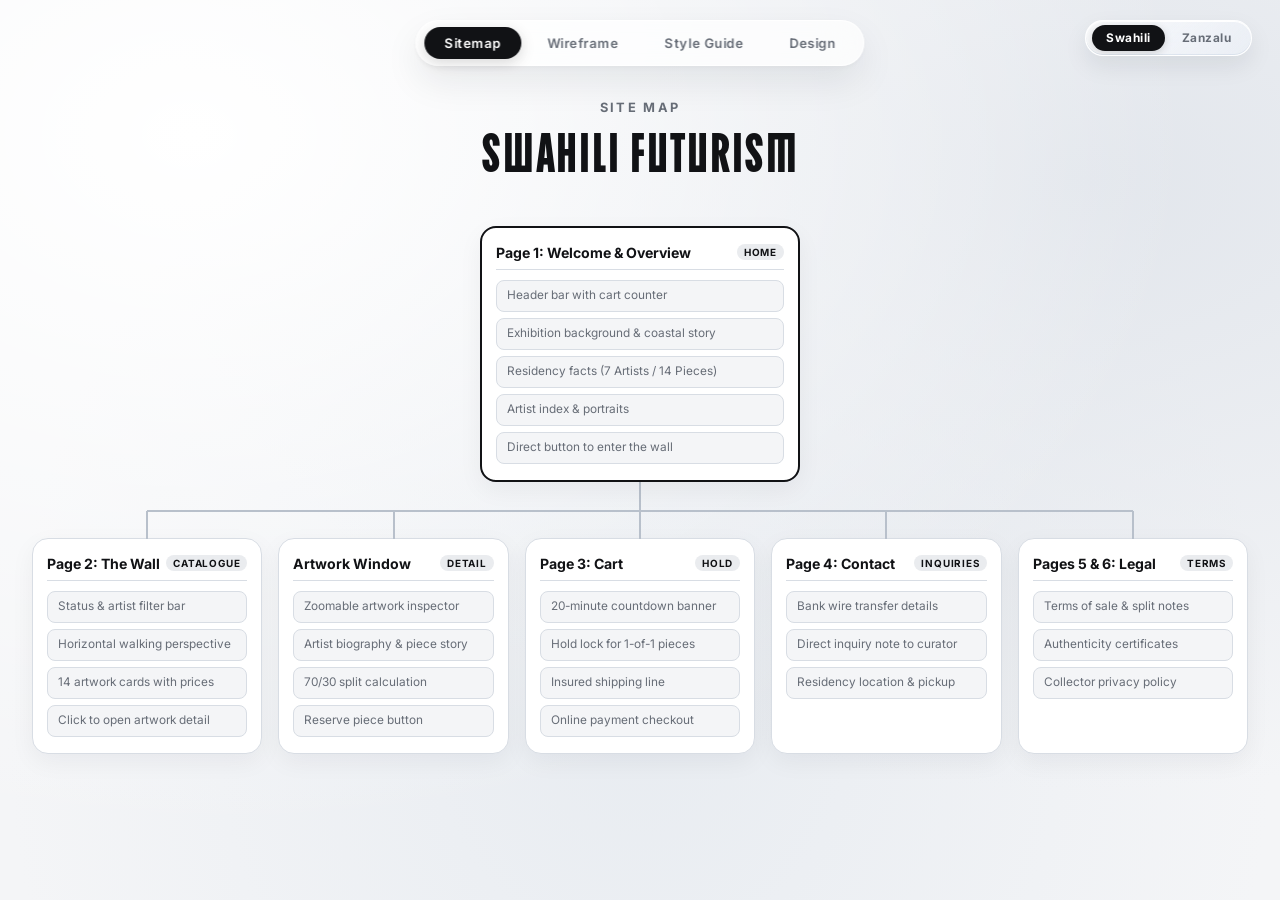
==== commit 59182cdb: "font and zanzalu scheme toggle added" ====
--- a/demo/index.html
+++ b/demo/index.html
@@ -6,7 +6,7 @@
   <title>Swahili Futurism Preview</title>
   <link rel="preconnect" href="https://fonts.googleapis.com">
   <link rel="preconnect" href="https://fonts.gstatic.com" crossorigin>
-  <link href="https://fonts.googleapis.com/css2?family=Big+Shoulders+Display:wght@800;900&family=Plus+Jakarta+Sans:wght@300;400;500;600;700&display=swap" rel="stylesheet">
+  <link href="https://fonts.googleapis.com/css2?family=Inter:wght@300;400;500;600;700;800&display=swap" rel="stylesheet">
   <link rel="stylesheet" href="style.css">
 </head>
 <body>
@@ -19,6 +19,15 @@
       <button class="nav-btn" data-tab="tab-styleguide">Style Guide</button>
       <button class="nav-btn" data-tab="tab-design">Design</button>
     </nav>
+  </div>
+
+  <!-- Top-Right Global Theme Toggle (Frosted Glass Capsule) -->
+  <div class="theme-toggle-wrapper">
+    <div class="glass-theme-pill tilt-interactive">
+      <div class="glass-specular-light"></div>
+      <button class="theme-toggle-btn active" data-theme-val="swahili">Swahili</button>
+      <button class="theme-toggle-btn" data-theme-val="zanzalu">Zanzalu</button>
+    </div>
   </div>
 
   <main class="viewport-stage">
@@ -448,7 +457,10 @@
             <div class="spec-block-header">
               <span class="spec-block-title">Colors</span>
               <div class="spec-header-actions">
-                <span class="spec-block-note">Contrast & Minerals</span>
+                <div class="spec-theme-pill-group">
+                  <button class="theme-toggle-btn active" data-theme-val="swahili">Swahili</button>
+                  <button class="theme-toggle-btn" data-theme-val="zanzalu">Zanzalu</button>
+                </div>
                 <button class="btn-reset-palette" id="resetColorsBtn" title="Restore Default Palette">Reset</button>
               </div>
             </div>
@@ -506,12 +518,12 @@
               <div class="type-spec-card">
                 <span class="type-badge">DISPLAY TITLE</span>
                 <p class="type-sample-display">SWAHILI FUTURISM</p>
-                <span class="type-meta-desc">Big Shoulders Display · Heavy Condensed</span>
+                <span class="type-meta-desc">BC Ludva · Display</span>
               </div>
               <div class="type-spec-card">
                 <span class="type-badge">EDITORIAL SCRIPT</span>
                 <p class="type-sample-body">Clean readability across all dimensions and specs.</p>
-                <span class="type-meta-desc">Plus Jakarta Sans · Medium & Light</span>
+                <span class="type-meta-desc">Inter · Regular & Medium</span>
               </div>
             </div>
           </div>
@@ -873,7 +885,7 @@
             <div class="note-body">
               <strong class="note-heading">Production Note · Spatial Wall Execution</strong>
               <p class="note-copy">
-                This preview is a functional prototype demonstrating interactive flow and card behaviors. The final build will feature a seamless, photorealistic rendered wall with custom perspective alignment, calibrated directional drop-shadows, and all 14 residency works mounted at authentic gallery sightlines, delivering the immersion of walking through a physical pavilion while maintaining lightweight mobile performance.
+                This preview is a functional prototype demonstrating interactive flow and card behaviors. The final build will feature a seamless, photorealistic rendered wall with custom perspective alignment, calibrated directional drop-shadows, and all 21 residency works mounted at authentic gallery sightlines, delivering the immersion of walking through a physical pavilion while maintaining lightweight mobile performance.
               </p>
             </div>
           </div>
@@ -1056,6 +1068,18 @@
     </div>
   </div>
 
+  <!-- TornPaper Filter Engine -->
+  <script src="https://cdn.jsdelivr.net/gh/happy358/TornPaper@v0.0.3/tornpaper.min.js"></script>
+  <script>
+    new Tornpaper({
+      filterName: "filter_tornpaper",
+      seed: 1,
+      tornFrequency: 0.05,
+      tornScale: 10,
+      grungeFrequency: 0.02,
+      grungeScale: 2
+    });
+  </script>
   <script src="colorpicker.js"></script>
   <script src="script.js"></script>
 </body>
--- a/demo/style.css
+++ b/demo/style.css
@@ -1,3 +1,11 @@
+@font-face {
+  font-family: 'BC Ludva';
+  src: url('../assets/fonts/BCLudva-Bold.otf') format('opentype');
+  font-weight: 700 900;
+  font-style: normal;
+  font-display: swap;
+}
+
 :root {
   --bg-page: #F4F5F7;
   --bg-plaster: #EAECEF;
@@ -14,8 +22,8 @@
   --glass-border: rgba(255, 255, 255, 0.85);
   --glass-shadow: 0 16px 36px rgba(15, 23, 42, 0.08), 0 2px 6px rgba(15, 23, 42, 0.04);
   
-  --font-display: 'Big Shoulders Display', Impact, sans-serif;
-  --font-body: 'Plus Jakarta Sans', Arial, -apple-system, BlinkMacSystemFont, sans-serif;
+  --font-display: 'BC Ludva', 'Big Shoulders Display', Impact, sans-serif;
+  --font-body: 'Inter', -apple-system, BlinkMacSystemFont, 'Segoe UI', Roboto, sans-serif;
 }
 
 *, *::before, *::after {
@@ -122,7 +130,7 @@
 
 .view-heading {
   font-family: var(--font-display);
-  font-size: 3.4rem;
+  font-size: 3.8rem;
   font-weight: 900;
   letter-spacing: 0.03em;
   text-transform: uppercase;
@@ -1000,7 +1008,20 @@
   width: 9px;
   height: 9px;
   border-radius: 50%;
-  background: #CBD2DC;
+  border: 0.5px solid rgba(0, 0, 0, 0.12);
+  display: inline-block;
+}
+
+.win-dot:nth-child(1) {
+  background: #FF5F56;
+}
+
+.win-dot:nth-child(2) {
+  background: #FFBD2E;
+}
+
+.win-dot:nth-child(3) {
+  background: #27C93F;
 }
 
 .window-address-pill {
@@ -1139,6 +1160,12 @@
 
   .mini-site-nav-stacked {
     margin-bottom: 18px;
+  }
+
+  [data-theme="zanzalu"] .mini-site-nav-stacked {
+    width: calc(100% + 28px);
+    margin: -18px -14px 20px -14px;
+    padding: 12px 14px 20px;
   }
 
   .mini-nav-links {
@@ -2365,11 +2392,83 @@
   transform: translateY(-1px);
 }
 
-/* Modern Palette Header & Reset Button */
+/* Top-Right Floating Glass Theme Toggle */
+.theme-toggle-wrapper {
+  position: fixed;
+  top: 20px;
+  right: 28px;
+  z-index: 100;
+}
+
+.glass-theme-pill {
+  position: relative;
+  display: flex;
+  align-items: center;
+  gap: 3px;
+  padding: 4px 6px;
+  background: linear-gradient(135deg, rgba(255, 255, 255, 0.76) 0%, rgba(240, 244, 250, 0.44) 100%);
+  backdrop-filter: blur(20px) saturate(180%);
+  -webkit-backdrop-filter: blur(20px) saturate(180%);
+  border: 1px solid rgba(255, 255, 255, 0.95);
+  border-radius: 999px;
+  box-shadow: 
+    0 10px 24px rgba(15, 23, 42, 0.08),
+    inset 0 1px 0 rgba(255, 255, 255, 0.95),
+    inset 0 -1px 0 rgba(180, 195, 215, 0.3);
+  overflow: hidden;
+  transition: transform 0.25s cubic-bezier(0.16, 1, 0.3, 1), box-shadow 0.25s ease;
+}
+
+.glass-theme-pill:hover {
+  transform: translateY(-2px);
+  box-shadow: 
+    0 14px 28px rgba(15, 23, 42, 0.12),
+    inset 0 1px 0 #FFFFFF;
+}
+
+.theme-toggle-btn {
+  background: transparent;
+  border: none;
+  color: var(--text-muted);
+  font-family: var(--font-body);
+  font-size: 0.74rem;
+  font-weight: 700;
+  letter-spacing: 0.04em;
+  padding: 6px 14px;
+  border-radius: 999px;
+  cursor: pointer;
+  transition: all 0.2s cubic-bezier(0.16, 1, 0.3, 1);
+}
+
+.theme-toggle-btn:hover {
+  color: var(--text-main);
+}
+
+.theme-toggle-btn.active {
+  background: var(--text-main);
+  color: #FFFFFF;
+  box-shadow: 0 2px 8px rgba(0, 0, 0, 0.16);
+}
+
+/* Modern Palette Header & In-Page Theme Pills */
 .spec-header-actions {
   display: flex;
   align-items: center;
   gap: 10px;
+}
+
+.spec-theme-pill-group {
+  display: flex;
+  gap: 2px;
+  background: var(--bg-page);
+  border: 1px solid var(--border-subtle);
+  border-radius: 999px;
+  padding: 3px;
+}
+
+.spec-theme-pill-group .theme-toggle-btn {
+  padding: 4px 10px;
+  font-size: 0.68rem;
 }
 
 .btn-reset-palette {
@@ -2381,10 +2480,435 @@
   font-weight: 700;
   letter-spacing: 0.08em;
   text-transform: uppercase;
-  padding: 3px 10px;
+  padding: 5px 12px;
   border-radius: 999px;
   cursor: pointer;
   transition: all 0.2s ease;
+}
+
+/* ==========================================================================
+   Zanzalu Brand Identity & Component Refinement
+   ========================================================================== */
+
+[data-theme="zanzalu"] {
+  --bg-page: #fdfad9;
+  --bg-plaster: #f4f0cb;
+  --bg-surface: #FFFFFF;
+  --bg-silver: #029bbd;
+  --silver-tint: #89e4d3;
+  --text-main: #012350;
+  --text-muted: #303030;
+  --border-subtle: #e4e0ba;
+  --border-strong: #029bbd;
+  --accent-clay: #f2415d;
+}
+
+[data-theme="zanzalu"] body {
+  background-color: #fdfad9;
+  background-image: 
+    radial-gradient(at 15% 15%, #FFFFFF 0px, transparent 65%),
+    radial-gradient(at 85% 20%, #f6f2c6 0px, transparent 60%),
+    radial-gradient(at 50% 80%, #eee9b4 0px, transparent 70%);
+}
+
+/* --- 1. Interactive Action Buttons (Strict Contrast Rules) --- */
+
+/* Blue/Navy Button -> Cream Text (#fdfad9) */
+[data-theme="zanzalu"] .btn-interactive-solid {
+  background: #012350;
+  color: #fdfad9;
+  box-shadow: 0 4px 14px rgba(1, 35, 80, 0.2);
+}
+
+[data-theme="zanzalu"] .btn-interactive-solid:hover {
+  background: #029bbd;
+  color: #fdfad9;
+  box-shadow: 0 8px 22px rgba(2, 155, 189, 0.25);
+}
+
+/* Red/Coral Outline -> Coral Text, Fills Coral with Cream Text on Hover */
+[data-theme="zanzalu"] .btn-interactive-outline {
+  border-color: #f2415d;
+  color: #f2415d;
+}
+
+[data-theme="zanzalu"] .btn-interactive-outline:hover {
+  background: #f2415d;
+  color: #fdfad9;
+  border-color: #f2415d;
+  box-shadow: 0 6px 18px rgba(242, 65, 93, 0.25);
+}
+
+/* Cream Button -> #303030 Text */
+[data-theme="zanzalu"] .btn-interactive-ghost {
+  background: #fdfad9;
+  border: 1px solid #e4e0ba;
+  color: #303030;
+}
+
+[data-theme="zanzalu"] .btn-interactive-ghost:hover {
+  background: #fee451;
+  border-color: #fee451;
+  color: #303030;
+  box-shadow: 0 6px 16px rgba(254, 228, 81, 0.3);
+}
+
+/* Glass Capsule Button */
+[data-theme="zanzalu"] .btn-interactive-glass {
+  background: linear-gradient(135deg, rgba(255, 255, 255, 0.9) 0%, rgba(253, 250, 217, 0.65) 100%);
+  border: 1px solid rgba(228, 224, 186, 0.9);
+  color: #012350;
+}
+
+/* Global Solid Action Pills -> Cream Text */
+[data-theme="zanzalu"] .btn-panel-action-wide,
+[data-theme="zanzalu"] .modal-acquire-btn,
+[data-theme="zanzalu"] .nav-btn.active,
+[data-theme="zanzalu"] .glass-theme-pill .theme-toggle-btn.active,
+[data-theme="zanzalu"] .spec-theme-pill-group .theme-toggle-btn.active {
+  background: #012350;
+  color: #fdfad9;
+}
+
+[data-theme="zanzalu"] .btn-panel-action-wide:hover,
+[data-theme="zanzalu"] .modal-acquire-btn:hover {
+  background: #029bbd;
+  color: #fdfad9;
+}
+
+/* Checkout Button uses Punch Coral -> Cream Text */
+[data-theme="zanzalu"] .btn-checkout-action {
+  background: #f2415d;
+  color: #fdfad9;
+  box-shadow: 0 4px 14px rgba(242, 65, 93, 0.25);
+}
+
+[data-theme="zanzalu"] .btn-checkout-action:hover {
+  background: #012350;
+  color: #fdfad9;
+}
+
+[data-theme="zanzalu"] .btn-reset-palette:hover {
+  background: #012350;
+  color: #fdfad9;
+}
+
+/* --- 2. Tab 3: Mini Landing Page Mockup --- */
+[data-theme="zanzalu"] .mockup-browser-frame {
+  border-color: #e4e0ba;
+  box-shadow: 0 16px 44px rgba(1, 35, 80, 0.08);
+}
+
+[data-theme="zanzalu"] .browser-window-header {
+  background: #f4f0cb;
+  border-bottom-color: #e4e0ba;
+}
+
+[data-theme="zanzalu"] .window-address-pill {
+  background: #fdfad9;
+  border-color: #e4e0ba;
+  color: #303030;
+}
+
+[data-theme="zanzalu"] .browser-viewport-canvas {
+  background: #fdfad9;
+}
+
+/* Full-Bleed Cyan Header with Torn Paper Bottom Edge */
+[data-theme="zanzalu"] .mini-site-nav-stacked {
+  position: relative;
+  background: transparent;
+  width: calc(100% + 56px);
+  margin: -24px -28px 26px -28px;
+  padding: 16px 28px 24px;
+  border-bottom: none;
+}
+
+/* Pseudo-element holds the torn paper filter to protect child text from distortion */
+[data-theme="zanzalu"] .mini-site-nav-stacked::before {
+  content: "";
+  position: absolute;
+  top: -14px;
+  left: -14px;
+  right: -14px;
+  bottom: 0;
+  background-color: #029bbd;
+  filter: url(#filter_tornpaper);
+  z-index: 0;
+  pointer-events: none;
+}
+
+[data-theme="zanzalu"] .mini-brand-top,
+[data-theme="zanzalu"] .mini-nav-bottom-bar {
+  position: relative;
+  z-index: 1;
+}
+
+[data-theme="zanzalu"] .mini-brand-logo-centered {
+  color: #fdfad9;
+}
+
+[data-theme="zanzalu"] .mini-nav-links {
+  color: #fdfad9;
+}
+
+[data-theme="zanzalu"] .mini-nav-links span {
+  color: #fdfad9;
+}
+
+[data-theme="zanzalu"] .mini-nav-links span:hover {
+  color: #fee451;
+}
+
+[data-theme="zanzalu"] .mini-icon-btn {
+  background: rgba(253, 250, 217, 0.16);
+  border-color: rgba(253, 250, 217, 0.45);
+  color: #fdfad9;
+}
+
+[data-theme="zanzalu"] .mini-icon-btn:hover {
+  background: #fdfad9;
+  border-color: #fdfad9;
+  color: #029bbd;
+}
+
+[data-theme="zanzalu"] .mini-icon-btn.primary {
+  background: #f2415d;
+  color: #fdfad9;
+  border-color: #f2415d;
+}
+
+[data-theme="zanzalu"] .mini-icon-btn.primary:hover {
+  background: #012350;
+  color: #fdfad9;
+}
+
+[data-theme="zanzalu"] .mini-index-rail .rail-title {
+  color: #029bbd;
+}
+
+[data-theme="zanzalu"] .mini-index-rail .rail-list li {
+  color: #303030;
+}
+
+[data-theme="zanzalu"] .mini-index-rail .rail-list li.active,
+[data-theme="zanzalu"] .mini-index-rail .rail-list li:hover {
+  color: #012350;
+}
+
+/* Cyan Matting directly framing the photo (No secondary outer line) */
+[data-theme="zanzalu"] .artwork-plinth {
+  background: #029bbd;
+  border: none;
+  padding: 8px;
+  box-shadow: 0 20px 44px rgba(2, 155, 189, 0.25), 0 4px 12px rgba(1, 35, 80, 0.08);
+}
+
+[data-theme="zanzalu"] .mini-artwork-intel .intel-title {
+  color: #012350;
+}
+
+[data-theme="zanzalu"] .mini-artwork-intel .intel-year {
+  color: #029bbd;
+}
+
+[data-theme="zanzalu"] .mini-artwork-intel .intel-spec {
+  color: #303030;
+}
+
+[data-theme="zanzalu"] .mini-artwork-intel .intel-curatorial {
+  color: #303030;
+}
+
+[data-theme="zanzalu"] .mini-single-cta {
+  color: #f2415d;
+  border-bottom-color: #f2415d;
+}
+
+/* --- 3. Tab 2: Wireframe Blueprint --- */
+[data-theme="zanzalu"] .device-switcher-pill {
+  background: #FFFFFF;
+  border-color: #e4e0ba;
+}
+
+[data-theme="zanzalu"] .device-btn {
+  color: #303030;
+}
+
+[data-theme="zanzalu"] .device-btn.active {
+  background: #fdfad9;
+  color: #012350;
+}
+
+[data-theme="zanzalu"] .wire-artboard {
+  background: #FFFFFF;
+  border-color: #e4e0ba;
+  box-shadow: 0 8px 24px rgba(1, 35, 80, 0.04);
+}
+
+[data-theme="zanzalu"] .wire-artboard-title {
+  color: #012350;
+}
+
+[data-theme="zanzalu"] .wire-artboard-tag {
+  background: #fdfad9;
+  border: 1px solid #e4e0ba;
+  color: #012350;
+}
+
+[data-theme="zanzalu"] .wire-sheet-canvas {
+  background: #fbf9e4;
+  border-color: #e4e0ba;
+}
+
+[data-theme="zanzalu"] .wire-comp-block {
+  background: #FFFFFF;
+  border-color: #e4e0ba;
+}
+
+/* Cream/Yellow Utility Stubs (Logo, 70%, 30%, Enter Gallery) -> #303030 Text */
+[data-theme="zanzalu"] .wire-box-stub {
+  background: #fee451;
+  border: 1px solid #e4e0ba;
+  color: #303030;
+}
+
+[data-theme="zanzalu"] .wire-box-stub.text-bold {
+  color: #012350;
+}
+
+[data-theme="zanzalu"] .wire-box-highlight {
+  border-color: #012350;
+  background: #FFFFFF;
+}
+
+[data-theme="zanzalu"] .wire-line-stub {
+  background: #d4dbe3;
+}
+
+[data-theme="zanzalu"] .wire-img-placeholder {
+  background: #e4eaf0;
+}
+
+[data-theme="zanzalu"] .wire-pill-stub {
+  background: #FFFFFF;
+  border-color: #e4e0ba;
+  color: #303030;
+}
+
+/* Active Filter Pill -> Zanzalu Blue with Cream Text */
+[data-theme="zanzalu"] .wire-pill-stub.active {
+  background: #012350;
+  color: #fdfad9;
+  border-color: #012350;
+}
+
+[data-theme="zanzalu"] .wire-wall-card-mock,
+[data-theme="zanzalu"] .wire-metric-box,
+[data-theme="zanzalu"] .wire-card-preview,
+[data-theme="zanzalu"] .wire-tier-mock,
+[data-theme="zanzalu"] .wire-cart-item-mock {
+  background: #FFFFFF;
+  border-color: #e4e0ba;
+}
+
+[data-theme="zanzalu"] .wire-tier-mock.active {
+  border-color: #f2415d;
+}
+
+/* Action Stubs inside Wireframes -> Zanzalu Blue with Cream Text */
+[data-theme="zanzalu"] .wire-sheet-canvas .wire-box-stub[style*="background: var(--text-main)"],
+[data-theme="zanzalu"] .wire-sheet-canvas .wire-box-stub[style*="background: rgb(17, 18, 21)"] {
+  background: #012350 !important;
+  color: #fdfad9 !important;
+  border-color: #012350 !important;
+}
+
+[data-theme="zanzalu"] .wire-hold-banner-mock {
+  background: #fdfad9;
+  border-color: #fee451;
+}
+
+/* --- 4. Tab 1 & Tab 4 Structural Harmony --- */
+/* Match all branch cards to clean white backgrounds */
+[data-theme="zanzalu"] .flow-card {
+  background: #FFFFFF;
+  border-color: #e4e0ba;
+  box-shadow: 0 8px 24px rgba(1, 35, 80, 0.04);
+}
+
+[data-theme="zanzalu"] .flow-card:hover {
+  border-color: #029bbd;
+  box-shadow: 0 16px 36px rgba(1, 35, 80, 0.08);
+}
+
+[data-theme="zanzalu"] .flow-card.root-card {
+  background: #FFFFFF;
+  border: 2px solid #f2415d;
+}
+
+[data-theme="zanzalu"] .flow-card.root-card:hover {
+  border-color: #012350;
+  box-shadow: 0 18px 40px rgba(242, 65, 93, 0.16);
+}
+
+[data-theme="zanzalu"] .flow-card-head {
+  border-bottom-color: #f0ecce;
+}
+
+[data-theme="zanzalu"] .flow-card-title {
+  color: #012350;
+}
+
+[data-theme="zanzalu"] .flow-card-badge {
+  background: #fdfad9;
+  border: 1px solid #e4e0ba;
+  color: #012350;
+}
+
+[data-theme="zanzalu"] .flow-card-item {
+  background: #fdfad9;
+  border: 1px solid #e4e0ba;
+  color: #303030;
+}
+
+[data-theme="zanzalu"] .flow-card-item:hover {
+  background: #FFFFFF;
+  color: #012350;
+  border-color: #029bbd;
+  box-shadow: 0 4px 10px rgba(2, 155, 189, 0.12);
+}
+
+[data-theme="zanzalu"] .flow-stem,
+[data-theme="zanzalu"] .flow-branch-row::before,
+[data-theme="zanzalu"] .flow-branch-row .flow-card::before {
+  background: #029bbd;
+}
+
+[data-theme="zanzalu"] .inspect-tag {
+  background: #012350;
+  color: #fdfad9;
+}
+
+[data-theme="zanzalu"] .timer-digits,
+[data-theme="zanzalu"] .timer-pulse-dot,
+[data-theme="zanzalu"] .split-included-tag,
+[data-theme="zanzalu"] .note-mark {
+  color: #f2415d;
+}
+
+[data-theme="zanzalu"] .timer-pulse-dot {
+  background: #f2415d;
+}
+
+[data-theme="zanzalu"] .art-status-flag.live {
+  color: #88cb02;
+}
+
+[data-theme="zanzalu"] .panel-live-pill.hold {
+  color: #f2415d;
+  background: rgba(242, 65, 93, 0.08);
+  border-color: rgba(242, 65, 93, 0.25);
 }
 
 .btn-reset-palette:hover {
@@ -2498,11 +3022,21 @@
 
 /* Mobile Devices (≤ 768px) */
 @media (max-width: 768px) {
-  /* Navigation: Maintain compact pill across small screens */
+  /* Navigation & Theme Toggle Anchoring */
   .nav-wrapper {
     top: 12px;
     width: 95%;
     max-width: 480px;
+  }
+
+  .theme-toggle-wrapper {
+    top: 58px;
+    right: 50%;
+    transform: translateX(50%);
+  }
+
+  .viewport-stage {
+    padding: 104px 16px 40px;
   }
 
   .nav-pill {
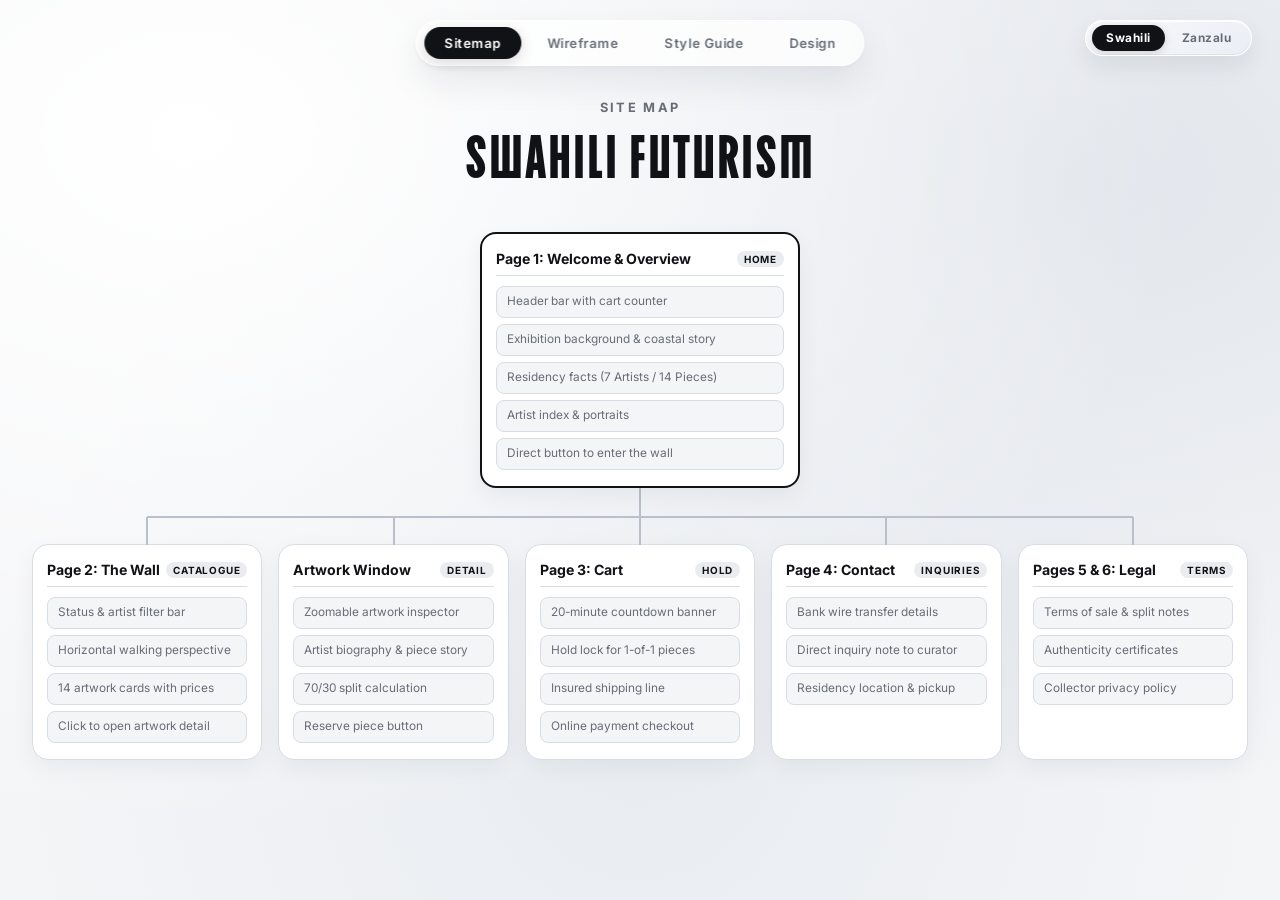
==== commit 260732f0: "added burger menu but with the logo as the burger button" ====
--- a/demo/index.html
+++ b/demo/index.html
@@ -11,24 +11,80 @@
 </head>
 <body>
 
-  <!-- Floating Tab Switcher -->
-  <div class="nav-wrapper">
-    <nav class="nav-pill">
-      <button class="nav-btn active" data-tab="tab-sitemap">Sitemap</button>
-      <button class="nav-btn" data-tab="tab-wireframe">Wireframe</button>
-      <button class="nav-btn" data-tab="tab-styleguide">Style Guide</button>
-      <button class="nav-btn" data-tab="tab-design">Design</button>
-    </nav>
-  </div>
-
-  <!-- Top-Right Global Theme Toggle (Frosted Glass Capsule) -->
-  <div class="theme-toggle-wrapper">
-    <div class="glass-theme-pill tilt-interactive">
+  <!-- Navigation Architecture: Desktop Floating Pills & Mobile Drawer -->
+  <header class="site-nav-header">
+    <!-- Desktop Center Nav Pill -->
+    <div class="nav-wrapper desktop-only">
+      <nav class="nav-pill">
+        <button class="nav-btn active" data-tab="tab-sitemap">Sitemap</button>
+        <button class="nav-btn" data-tab="tab-wireframe">Wireframe</button>
+        <button class="nav-btn" data-tab="tab-styleguide">Style Guide</button>
+        <button class="nav-btn" data-tab="tab-design">Design</button>
+      </nav>
+    </div>
+
+    <!-- Desktop Top-Right Theme Toggle -->
+    <div class="theme-toggle-wrapper desktop-only">
+      <div class="glass-theme-pill tilt-interactive">
+        <div class="glass-specular-light"></div>
+        <button class="theme-toggle-btn active" data-theme-val="swahili">Swahili</button>
+        <button class="theme-toggle-btn" data-theme-val="zanzalu">Zanzalu</button>
+      </div>
+    </div>
+
+    <!-- Mobile Floating Circular Glass Logo Trigger -->
+    <button class="mobile-glass-burger mobile-only" id="burgerBtn" aria-label="Toggle navigation menu">
       <div class="glass-specular-light"></div>
-      <button class="theme-toggle-btn active" data-theme-val="swahili">Swahili</button>
-      <button class="theme-toggle-btn" data-theme-val="zanzalu">Zanzalu</button>
+      
+      <!-- Concentric Emblem SVG -->
+      <svg class="zanzalu-emblem-svg" viewBox="0 0 100 100" fill="none" xmlns="http://www.w3.org/2000/svg">
+        <circle class="ring-outer" cx="50" cy="50" r="48" />
+        <circle class="satellite-dot" cx="84" cy="74" r="3.2" />
+        <circle class="satellite-dot" cx="77" cy="83" r="3.2" />
+        <circle class="satellite-dot" cx="69" cy="90" r="3.2" />
+        <circle class="ring-cream" cx="50" cy="50" r="37" />
+        <circle class="ring-cyan" cx="50" cy="50" r="29" />
+        <circle class="ring-dark" cx="50" cy="50" r="22" />
+        <circle class="ring-yellow" cx="50" cy="50" r="15" />
+        <circle class="ring-core" cx="50" cy="50" r="7.5" />
+      </svg>
+
+      <!-- Dismiss Cross (Appears on Open) -->
+      <span class="burger-close-x" aria-hidden="true">&times;</span>
+    </button>
+
+    <!-- Mobile Slide-Down Drawer -->
+    <div class="mobile-drawer mobile-only" id="mobileDrawer">
+      <nav class="mobile-drawer-nav">
+        <button class="nav-btn active" data-tab="tab-sitemap">
+          <span>Sitemap</span>
+          <span class="drawer-arrow">→</span>
+        </button>
+        <button class="nav-btn" data-tab="tab-wireframe">
+          <span>Wireframe</span>
+          <span class="drawer-arrow">→</span>
+        </button>
+        <button class="nav-btn" data-tab="tab-styleguide">
+          <span>Style Guide</span>
+          <span class="drawer-arrow">→</span>
+        </button>
+        <button class="nav-btn" data-tab="tab-design">
+          <span>Design</span>
+          <span class="drawer-arrow">→</span>
+        </button>
+      </nav>
+
+      <div class="mobile-drawer-divider"></div>
+
+      <div class="mobile-drawer-theme-row">
+        <span class="drawer-theme-label">Theme Mode</span>
+        <div class="glass-theme-pill">
+          <button class="theme-toggle-btn active" data-theme-val="swahili">Swahili</button>
+          <button class="theme-toggle-btn" data-theme-val="zanzalu">Zanzalu</button>
+        </div>
+      </div>
     </div>
-  </div>
+  </header>
 
   <main class="viewport-stage">
 
--- a/demo/style.css
+++ b/demo/style.css
@@ -1,6 +1,6 @@
 @font-face {
   font-family: 'BC Ludva';
-  src: url('../assets/fonts/BCLudva-Bold.otf') format('opentype');
+  src: url('assets/fonts/BCLudva-Bold.otf') format('opentype');
   font-weight: 700 900;
   font-style: normal;
   font-display: swap;
@@ -130,7 +130,7 @@
 
 .view-heading {
   font-family: var(--font-display);
-  font-size: 3.8rem;
+  font-size: 4.2rem;
   font-weight: 900;
   letter-spacing: 0.03em;
   text-transform: uppercase;
@@ -2982,6 +2982,235 @@
 }
 
 /* ==========================================================================
+   Responsive Navigation & Mobile Drawer
+   ========================================================================== */
+.mobile-only {
+  display: none !important;
+}
+
+.desktop-only {
+  display: flex !important;
+}
+
+/* Mobile Floating Circular Glass Burger Button */
+.mobile-glass-burger {
+  position: fixed;
+  top: 16px;
+  right: 16px;
+  width: 44px;
+  height: 44px;
+  border-radius: 50%;
+  background: linear-gradient(135deg, rgba(255, 255, 255, 0.78) 0%, rgba(240, 244, 250, 0.46) 100%);
+  backdrop-filter: blur(20px) saturate(180%);
+  -webkit-backdrop-filter: blur(20px) saturate(180%);
+  border: 1px solid rgba(255, 255, 255, 0.95);
+  box-shadow: 
+    0 10px 24px rgba(15, 23, 42, 0.08),
+    inset 0 1px 0 rgba(255, 255, 255, 0.95),
+    inset 0 -1px 0 rgba(180, 195, 215, 0.3);
+  display: flex;
+  flex-direction: column;
+  align-items: center;
+  justify-content: center;
+  gap: 5px;
+  padding: 0;
+  cursor: pointer;
+  z-index: 150;
+  overflow: hidden;
+  transition: transform 0.25s cubic-bezier(0.16, 1, 0.3, 1), box-shadow 0.25s ease;
+}
+
+.mobile-glass-burger:hover {
+  transform: translateY(-2px);
+  box-shadow: 
+    0 14px 28px rgba(15, 23, 42, 0.12),
+    inset 0 1px 0 #FFFFFF;
+}
+
+/* Zanzalu Concentric Emblem Trigger */
+.zanzalu-emblem-svg {
+  width: 26px;
+  height: 26px;
+  transition: transform 0.35s cubic-bezier(0.16, 1, 0.3, 1), opacity 0.2s ease;
+  transform-origin: center;
+}
+
+/* Default Theme: Cool Brutalist Architectural Reticle */
+.ring-outer {
+  fill: var(--text-main);
+}
+
+.satellite-dot {
+  fill: #FFFFFF;
+}
+
+.ring-cream {
+  fill: var(--bg-surface);
+}
+
+.ring-cyan {
+  fill: var(--border-subtle);
+}
+
+.ring-dark {
+  fill: var(--text-main);
+}
+
+.ring-yellow {
+  fill: var(--bg-surface);
+}
+
+.ring-core {
+  fill: var(--text-main);
+}
+
+/* Zanzalu Palette Mode: Authentic Vibrant Coastal Colorway */
+[data-theme="zanzalu"] .ring-outer {
+  fill: #f2415d; /* Punch Coral */
+}
+
+[data-theme="zanzalu"] .satellite-dot {
+  fill: #fdfad9; /* Warm Pale Sand */
+}
+
+[data-theme="zanzalu"] .ring-cream {
+  fill: #fdfad9; /* Warm Pale Sand */
+}
+
+[data-theme="zanzalu"] .ring-cyan {
+  fill: #029bbd; /* Ocean Cyan */
+}
+
+[data-theme="zanzalu"] .ring-dark {
+  fill: #012350; /* Midnight Navy */
+}
+
+[data-theme="zanzalu"] .ring-yellow {
+  fill: #fee451; /* Sunshine Yellow */
+}
+
+[data-theme="zanzalu"] .ring-core {
+  fill: #012350; /* Midnight Navy */
+}
+
+/* Animated Dismiss Cross Overlay */
+.burger-close-x {
+  position: absolute;
+  font-size: 1.8rem;
+  line-height: 1;
+  font-weight: 300;
+  color: var(--text-main);
+  opacity: 0;
+  transform: scale(0.6) rotate(-90deg);
+  transition: all 0.25s cubic-bezier(0.16, 1, 0.3, 1);
+  pointer-events: none;
+}
+
+[data-theme="zanzalu"] .burger-close-x {
+  color: #012350;
+}
+
+/* Active Drawer Open State */
+.mobile-glass-burger.open .zanzalu-emblem-svg {
+  opacity: 0;
+  transform: scale(0.5) rotate(180deg);
+}
+
+.mobile-glass-burger.open .burger-close-x {
+  opacity: 1;
+  transform: scale(1) rotate(0deg);
+}
+
+/* Slide-Down Glass Drawer */
+.mobile-drawer {
+  position: fixed;
+  top: 68px;
+  left: 16px;
+  right: 16px;
+  background: var(--glass-surface);
+  backdrop-filter: blur(24px) saturate(190%);
+  -webkit-backdrop-filter: blur(24px) saturate(190%);
+  border: 1px solid var(--glass-border);
+  border-radius: 22px;
+  padding: 18px 16px;
+  box-shadow: 0 20px 48px rgba(15, 23, 42, 0.16);
+  z-index: 140;
+  opacity: 0;
+  pointer-events: none;
+  transform: translateY(-12px) scale(0.98);
+  transition: opacity 0.25s ease, transform 0.25s cubic-bezier(0.16, 1, 0.3, 1);
+  display: flex;
+  flex-direction: column;
+  gap: 14px;
+}
+
+.mobile-drawer.open {
+  opacity: 1;
+  pointer-events: auto;
+  transform: translateY(0) scale(1);
+}
+
+.mobile-drawer-nav {
+  display: flex;
+  flex-direction: column;
+  gap: 6px;
+}
+
+.mobile-drawer-nav .nav-btn {
+  display: flex;
+  align-items: center;
+  justify-content: space-between;
+  width: 100%;
+  padding: 12px 18px;
+  border-radius: 12px;
+  font-size: 0.9rem;
+  font-weight: 700;
+  color: var(--text-main);
+  background: transparent;
+  transition: all 0.2s ease;
+}
+
+.mobile-drawer-nav .nav-btn:hover {
+  background: rgba(0, 0, 0, 0.04);
+}
+
+.mobile-drawer-nav .nav-btn.active {
+  background: var(--text-main);
+  color: #FFFFFF;
+}
+
+[data-theme="zanzalu"] .mobile-drawer-nav .nav-btn.active {
+  background: #012350;
+  color: #fdfad9;
+}
+
+.drawer-arrow {
+  font-size: 0.95rem;
+  opacity: 0.6;
+}
+
+.mobile-drawer-divider {
+  height: 1px;
+  background: var(--border-subtle);
+  width: 100%;
+}
+
+.mobile-drawer-theme-row {
+  display: flex;
+  align-items: center;
+  justify-content: space-between;
+  padding: 2px 4px;
+}
+
+.drawer-theme-label {
+  font-size: 0.76rem;
+  font-weight: 700;
+  letter-spacing: 0.05em;
+  text-transform: uppercase;
+  color: var(--text-muted);
+}
+
+/* ==========================================================================
    Sitewide Mobile Responsiveness (Non-Conflicting with Tab 2 Device Sandbox)
    ========================================================================== */
 
@@ -3022,35 +3251,17 @@
 
 /* Mobile Devices (≤ 768px) */
 @media (max-width: 768px) {
-  /* Navigation & Theme Toggle Anchoring */
-  .nav-wrapper {
-    top: 12px;
-    width: 95%;
-    max-width: 480px;
-  }
-
-  .theme-toggle-wrapper {
-    top: 58px;
-    right: 50%;
-    transform: translateX(50%);
+  /* Toggle Visibility: Hide Desktop Pills, Enable Glass Circle Burger */
+  .desktop-only {
+    display: none !important;
+  }
+
+  .mobile-only {
+    display: flex !important;
   }
 
   .viewport-stage {
-    padding: 104px 16px 40px;
-  }
-
-  .nav-pill {
-    width: 100%;
-    justify-content: space-between;
-    padding: 4px;
-    gap: 2px;
-  }
-
-  .nav-btn {
-    padding: 7px 12px;
-    font-size: 0.74rem;
-    flex: 1;
-    text-align: center;
+    padding: 68px 16px 40px;
   }
 
   .viewport-stage {
